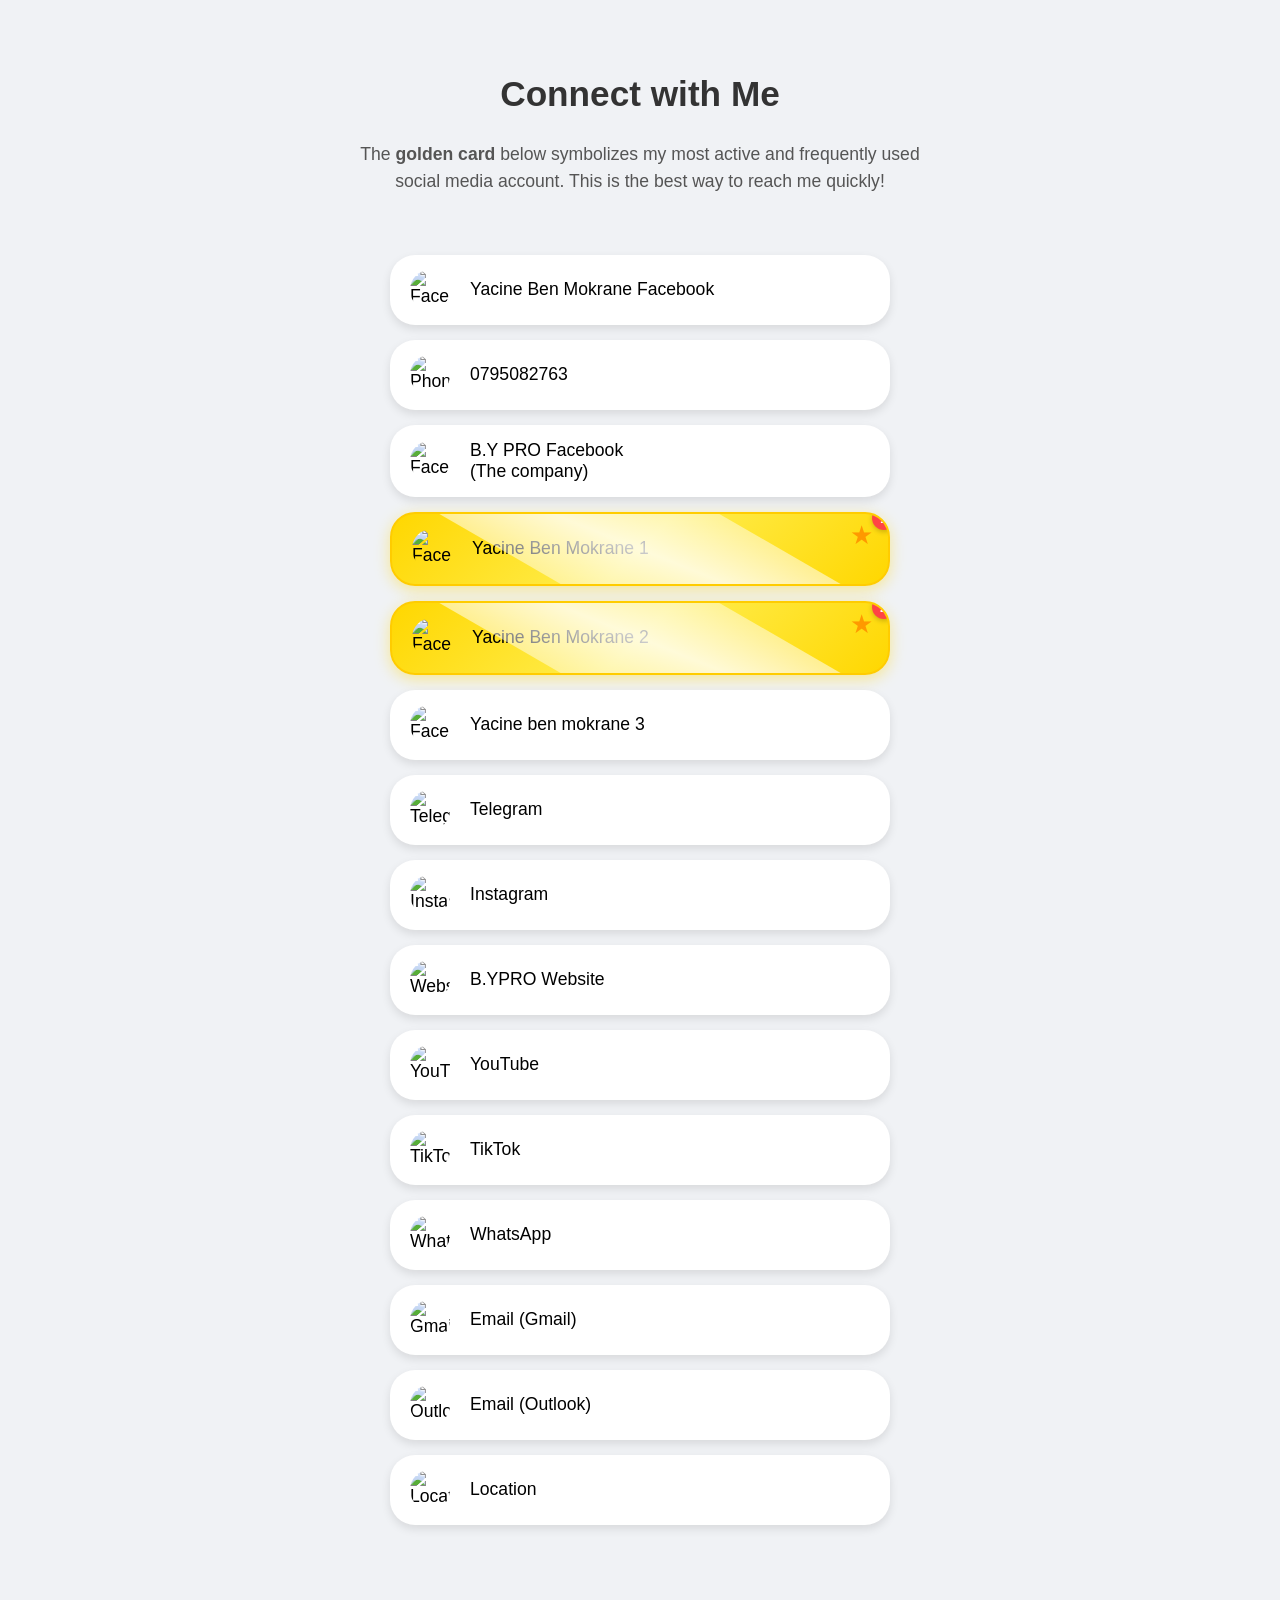
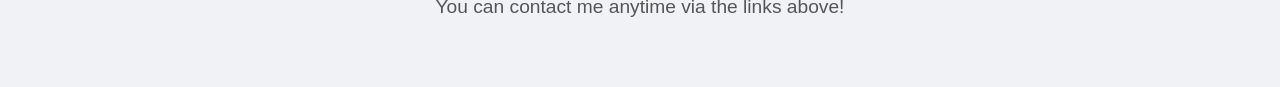
==== communication.html @ 8cc8f308 "Update communication.html" ====
<!DOCTYPE html>
<html lang="en">
<head>
    <meta charset="UTF-8">
    <meta name="viewport" content="width=device-width, initial-scale=1.0">
    <title>Contact & Social Links</title>
    <style>
        body {
            font-family: Arial, sans-serif;
            background-color: #f0f2f5;
            display: flex;
            flex-direction: column;
            align-items: center;
            padding: 50px 20px;
            margin: 0;
        }

        h1 {
            font-size: 2.2em;
            margin-bottom: 10px;
            color: #333;
            text-align: center;
        }

        .explanation-text {
            text-align: center;
            margin-bottom: 30px;
            color: #555;
            max-width: 600px;
            line-height: 1.5;
            font-size: 1.1em;
        }

        .link-list {
            list-style: none;
            padding: 0;
            width: 100%;
            max-width: 500px;
        }

        .link-item {
            display: flex;
            align-items: center;
            margin: 15px 0;
            padding: 15px 20px;
            background: #fff;
            border-radius: 25px;
            box-shadow: 0 4px 10px rgba(0,0,0,0.1);
            cursor: pointer;
            transition: 0.3s;
            font-size: 1.1em;
            position: relative;
        }

        .link-item:hover {
            background: #e6e6e6;
            transform: translateY(-2px);
            box-shadow: 0 6px 15px rgba(0,0,0,0.15);
        }

        .link-item img {
            width: 40px;
            height: 40px;
            border-radius: 50%;
            margin-right: 20px;
            object-fit: cover;
        }

        .contact-text {
            margin-top: 40px;
            font-size: 1.2em;
            text-align: center;
            color: #555;
        }

        /* Golden card styles */
        .golden-card {
            background: linear-gradient(135deg, #ffd700, #ffed4e, #ffd700);
            border: 2px solid #ffcc00;
            box-shadow: 0 4px 15px rgba(255, 215, 0, 0.4);
            position: relative;
            overflow: hidden;
        }

        .golden-card:hover {
            box-shadow: 0 6px 20px rgba(255, 215, 0, 0.6);
        }

        .golden-card::before {
            content: "★";
            position: absolute;
            top: 5px;
            right: 15px;
            font-size: 1.5em;
            color: #ff9900;
        }

        .golden-card::after {
            content: "";
            position: absolute;
            top: -50%;
            left: -50%;
            width: 200%;
            height: 200%;
            background: linear-gradient(
                to bottom right,
                rgba(255,255,255,0) 0%,
                rgba(255,255,255,0.8) 50%,
                rgba(255,255,255,0) 100%
            );
            transform: rotate(30deg);
            animation: shine 3s infinite;
        }

        @keyframes shine {
            0% {
                transform: translateX(-100%) translateY(-100%) rotate(30deg);
            }
            100% {
                transform: translateX(100%) translateY(100%) rotate(30deg);
            }
        }

        /* Badge for the golden card */
        .badge {
            position: absolute;
            top: -8px;
            right: -8px;
            background: #ff4444;
            color: white;
            border-radius: 50%;
            width: 24px;
            height: 24px;
            display: flex;
            align-items: center;
            justify-content: center;
            font-size: 0.8em;
            font-weight: bold;
            box-shadow: 0 2px 5px rgba(0,0,0,0.2);
        }
    </style>
</head>
<body>

<h1>Connect with Me</h1>
<p class="explanation-text">
    The <strong>golden card</strong> below symbolizes my most active and frequently used social media account. 
    This is the best way to reach me quickly!
</p>

<ul class="link-list">
    <!-- الحساب الرئيسي -->
    <li class="link-item" onclick="window.open('https://www.facebook.com/yacineben2007','_blank')">
        <img src="https://cdn-icons-png.flaticon.com/512/124/124010.png" alt="Facebook"> Yacine Ben Mokrane Facebook
    </li>
    <!-- رقم الهاتف -->
    <li class="link-item" onclick="window.location.href='tel:+213795082763'">
        <img src="https://cdn-icons-png.flaticon.com/512/724/724664.png" alt="Phone"> 0795082763
    </li>
    <!-- باقي الحسابات -->
    <li class="link-item" onclick="window.open('https://www.facebook.com/bypro2007','_blank')">
        <img src="https://cdn-icons-png.flaticon.com/512/124/124010.png" alt="Facebook"> B.Y PRO Facebook <br> (The company)
    </li>
    
    <!-- Golden Card - Most Active Account -->
    <li class="link-item golden-card" onclick="window.open('https://www.facebook.com/profile.php?id=61580260328404','_blank')">
        <span class="badge">1</span>
        <img src="https://cdn-icons-png.flaticon.com/512/124/124010.png" alt="Facebook"> Yacine Ben Mokrane 1
    </li>


<!-- Golden Card - Most Active Account -->
    <li class="link-item golden-card" onclick="window.open('https://www.facebook.com/yacinebn2007','_blank')">
        <span class="badge">2</span>
        <img src="https://cdn-icons-png.flaticon.com/512/124/124010.png" alt="Facebook"> Yacine Ben Mokrane 2
    </li>

    <li class="link-item" onclick="window.open('https://www.facebook.com/profile.php?id=61579708632130','_blank')">
        <img src="https://cdn-icons-png.flaticon.com/512/124/124010.png" alt="Facebook"> Yacine ben mokrane 3
    </li>
    <li class="link-item" onclick="window.open('https://t.me/ycnbnmkrn','_blank')">
        <img src="https://cdn-icons-png.flaticon.com/512/2111/2111646.png" alt="Telegram"> Telegram
    </li>
    <li class="link-item" onclick="window.open('https://www.instagram.com/yacine20072025','_blank')">
        <img src="https://cdn-icons-png.flaticon.com/512/2111/2111463.png" alt="Instagram"> Instagram
    </li>
    <li class="link-item" onclick="window.open('https://bypro.kesug.com/','_blank')">
        <img src="https://cdn-icons-png.flaticon.com/512/841/841364.png" alt="Website"> B.YPRO Website
    </li>
    <li class="link-item" onclick="window.open('https://www.youtube.com/@technoYT2024','_blank')">
        <img src="https://cdn-icons-png.flaticon.com/512/1384/1384060.png" alt="YouTube"> YouTube
    </li>
    <li class="link-item" onclick="window.open('https://vm.tiktok.com/ZSHnDytJ9xhRM-vio3o/','_blank')">
        <img src="https://cdn-icons-png.flaticon.com/512/3046/3046120.png" alt="TikTok"> TikTok
    </li>
    <li class="link-item" onclick="window.open('https://wa.me/213795082763','_blank')">
        <img src="https://cdn-icons-png.flaticon.com/512/733/733585.png" alt="WhatsApp"> WhatsApp
    </li>
    <!-- البريد الإلكتروني -->
    <li class="link-item" onclick="window.location.href='mailto:yassinebenmokran@gmail.com'">
        <img src="https://cdn-icons-png.flaticon.com/512/732/732200.png" alt="Gmail"> Email (Gmail)
    </li>
    <li class="link-item" onclick="window.location.href='mailto:bypro2023@outlook.com'">
        <img src="https://encrypted-tbn0.gstatic.com/images?q=tbn:ANd9GcSvAQ0cLmkBvpcY5izwlF56hth8fsaymbgz07MNtcRoeA&s" alt="Outlook"> Email (Outlook)
    </li>
    <!-- الموقع الجغرافي -->
    <li class="link-item" onclick="window.open('https://www.google.com/maps?q=35.3018861,-1.3516349','_blank')">
        <img src="https://cdn-icons-png.flaticon.com/512/684/684908.png" alt="Location"> Location
    </li>
</ul>

<p class="contact-text">
    You can contact me anytime via the links above!
</p>

</body>
</html>
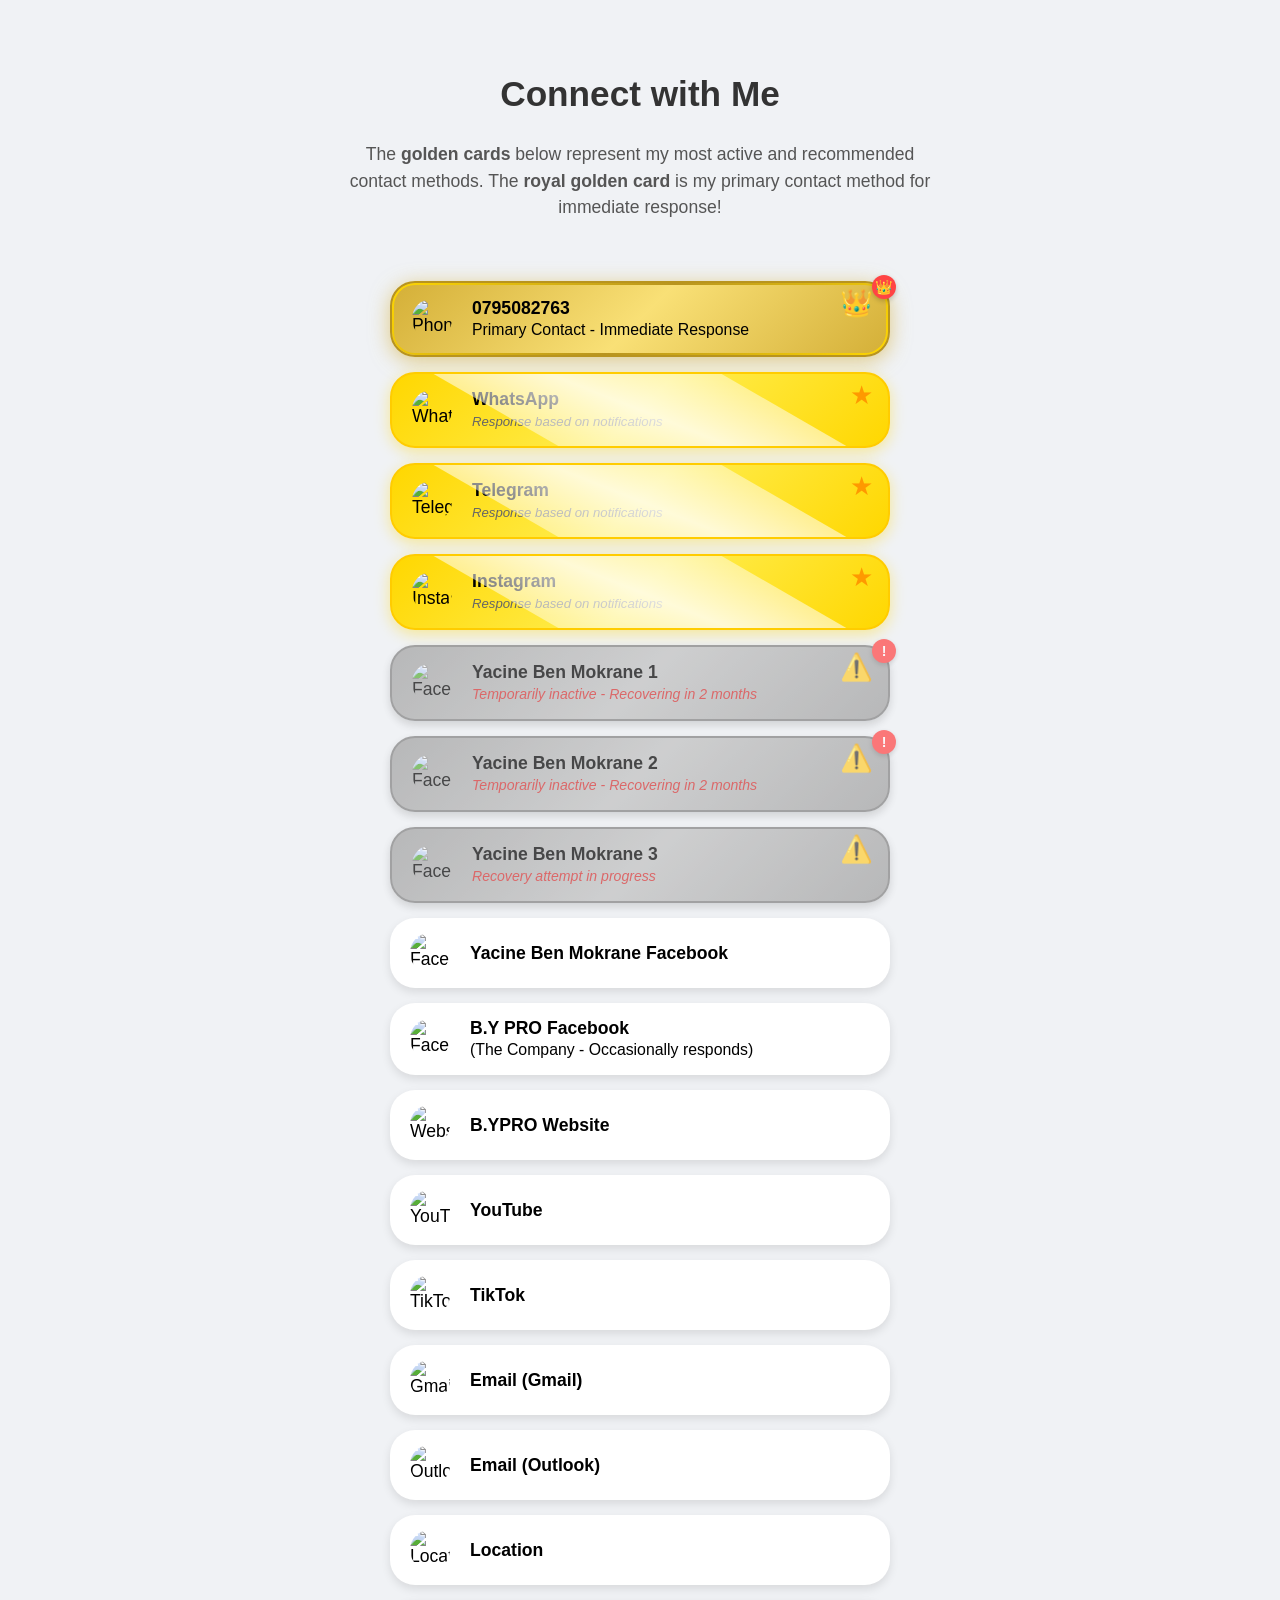
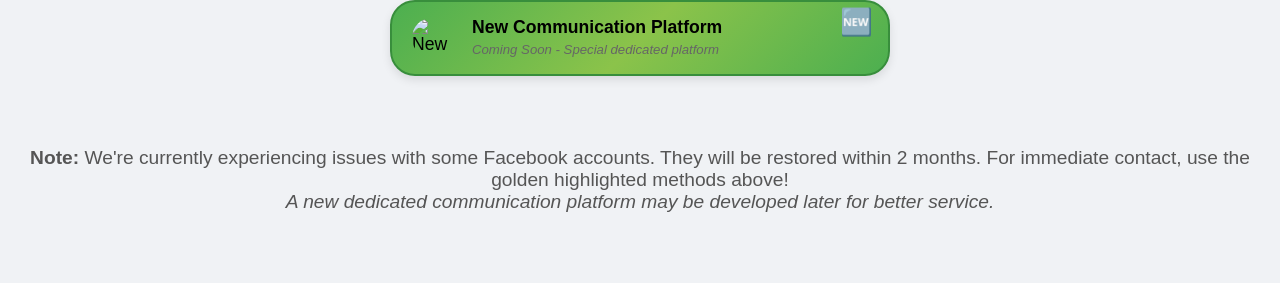
==== commit bce941b1: "Update communication.html" ====
--- a/communication.html
+++ b/communication.html
@@ -84,6 +84,7 @@
 
         .golden-card:hover {
             box-shadow: 0 6px 20px rgba(255, 215, 0, 0.6);
+            transform: translateY(-3px);
         }
 
         .golden-card::before {
@@ -121,7 +122,66 @@
             }
         }
 
-        /* Badge for the golden card */
+        /* Royal Golden Style (for phone) */
+        .royal-golden {
+            background: linear-gradient(135deg, #d4af37, #f9e076, #d4af37);
+            border: 2px solid #b8941f;
+            box-shadow: 0 4px 20px rgba(212, 175, 55, 0.6);
+            position: relative;
+        }
+
+        .royal-golden:hover {
+            box-shadow: 0 6px 25px rgba(212, 175, 55, 0.8);
+            transform: translateY(-4px) scale(1.02);
+        }
+
+        .royal-golden::before {
+            content: "👑";
+            position: absolute;
+            top: 5px;
+            right: 15px;
+            font-size: 1.5em;
+        }
+
+        .royal-golden::after {
+            content: "";
+            position: absolute;
+            top: 0;
+            left: 0;
+            right: 0;
+            bottom: 0;
+            border-radius: 23px;
+            padding: 2px;
+            background: linear-gradient(135deg, #ffd700, #b8941f, #ffd700);
+            -webkit-mask: linear-gradient(#fff 0 0) content-box, linear-gradient(#fff 0 0);
+            -webkit-mask-composite: xor;
+            mask-composite: exclude;
+        }
+
+        /* Gray card for inactive accounts */
+        .gray-card {
+            background: linear-gradient(135deg, #a0a0a0, #c0c0c0, #a0a0a0);
+            border: 2px solid #808080;
+            box-shadow: 0 4px 10px rgba(0,0,0,0.2);
+            cursor: not-allowed;
+            opacity: 0.7;
+        }
+
+        .gray-card:hover {
+            transform: none;
+            box-shadow: 0 4px 10px rgba(0,0,0,0.2);
+            background: linear-gradient(135deg, #a0a0a0, #c0c0c0, #a0a0a0);
+        }
+
+        .gray-card::before {
+            content: "⚠️";
+            position: absolute;
+            top: 5px;
+            right: 15px;
+            font-size: 1.5em;
+        }
+
+        /* Badge styles */
         .badge {
             position: absolute;
             top: -8px;
@@ -137,6 +197,35 @@
             font-size: 0.8em;
             font-weight: bold;
             box-shadow: 0 2px 5px rgba(0,0,0,0.2);
+            z-index: 2;
+        }
+
+        .status-note {
+            font-size: 0.8em;
+            color: #d32f2f;
+            margin-top: 5px;
+            font-style: italic;
+        }
+
+        .response-note {
+            font-size: 0.75em;
+            color: #666;
+            margin-top: 3px;
+            font-style: italic;
+        }
+
+        .coming-soon {
+            background: linear-gradient(135deg, #4CAF50, #8BC34A, #4CAF50);
+            border: 2px solid #388E3C;
+            position: relative;
+        }
+
+        .coming-soon::before {
+            content: "🆕";
+            position: absolute;
+            top: 5px;
+            right: 15px;
+            font-size: 1.5em;
         }
     </style>
 </head>
@@ -144,73 +233,148 @@
 
 <h1>Connect with Me</h1>
 <p class="explanation-text">
-    The <strong>golden card</strong> below symbolizes my most active and frequently used social media account. 
-    This is the best way to reach me quickly!
+    The <strong>golden cards</strong> below represent my most active and recommended contact methods. 
+    The <strong>royal golden card</strong> is my primary contact method for immediate response!
 </p>
 
 <ul class="link-list">
-    <!-- الحساب الرئيسي -->
+    <!-- Royal Golden Card - Phone Number -->
+    <li class="link-item royal-golden" onclick="window.location.href='tel:+213795082763'">
+        <span class="badge">👑</span>
+        <img src="https://cdn-icons-png.flaticon.com/512/724/724664.png" alt="Phone"> 
+        <div>
+            <strong>0795082763</strong><br>
+            <span style="font-size: 0.9em;">Primary Contact - Immediate Response</span>
+        </div>
+    </li>
+
+    <!-- Golden Cards - Active Social Media -->
+    <li class="link-item golden-card" onclick="window.open('https://wa.me/213795082763','_blank')">
+        <img src="https://cdn-icons-png.flaticon.com/512/733/733585.png" alt="WhatsApp"> 
+        <div>
+            <strong>WhatsApp</strong><br>
+            <span class="response-note">Response based on notifications</span>
+        </div>
+    </li>
+
+    <li class="link-item golden-card" onclick="window.open('https://t.me/ycnbnmkrn','_blank')">
+        <img src="https://cdn-icons-png.flaticon.com/512/2111/2111646.png" alt="Telegram"> 
+        <div>
+            <strong>Telegram</strong><br>
+            <span class="response-note">Response based on notifications</span>
+        </div>
+    </li>
+
+    <li class="link-item golden-card" onclick="window.open('https://www.instagram.com/yacine20072025','_blank')">
+        <img src="https://cdn-icons-png.flaticon.com/512/2111/2111463.png" alt="Instagram"> 
+        <div>
+            <strong>Instagram</strong><br>
+            <span class="response-note">Response based on notifications</span>
+        </div>
+    </li>
+
+    <!-- Gray Cards - Inactive Facebook Accounts -->
+    <li class="link-item gray-card">
+        <span class="badge">!</span>
+        <img src="https://cdn-icons-png.flaticon.com/512/124/124010.png" alt="Facebook"> 
+        <div>
+            <strong>Yacine Ben Mokrane 1</strong><br>
+            <span class="status-note">Temporarily inactive - Recovering in 2 months</span>
+        </div>
+    </li>
+
+    <li class="link-item gray-card">
+        <span class="badge">!</span>
+        <img src="https://cdn-icons-png.flaticon.com/512/124/124010.png" alt="Facebook"> 
+        <div>
+            <strong>Yacine Ben Mokrane 2</strong><br>
+            <span class="status-note">Temporarily inactive - Recovering in 2 months</span>
+        </div>
+    </li>
+
+    <li class="link-item gray-card">
+        <img src="https://cdn-icons-png.flaticon.com/512/124/124010.png" alt="Facebook"> 
+        <div>
+            <strong>Yacine Ben Mokrane 3</strong><br>
+            <span class="status-note">Recovery attempt in progress</span>
+        </div>
+    </li>
+
+    <!-- Regular Facebook Accounts -->
     <li class="link-item" onclick="window.open('https://www.facebook.com/yacineben2007','_blank')">
-        <img src="https://cdn-icons-png.flaticon.com/512/124/124010.png" alt="Facebook"> Yacine Ben Mokrane Facebook
-    </li>
-    <!-- رقم الهاتف -->
-    <li class="link-item" onclick="window.location.href='tel:+213795082763'">
-        <img src="https://cdn-icons-png.flaticon.com/512/724/724664.png" alt="Phone"> 0795082763
-    </li>
-    <!-- باقي الحسابات -->
+        <img src="https://cdn-icons-png.flaticon.com/512/124/124010.png" alt="Facebook"> 
+        <div>
+            <strong>Yacine Ben Mokrane Facebook</strong>
+        </div>
+    </li>
+
     <li class="link-item" onclick="window.open('https://www.facebook.com/bypro2007','_blank')">
-        <img src="https://cdn-icons-png.flaticon.com/512/124/124010.png" alt="Facebook"> B.Y PRO Facebook <br> (The company)
-    </li>
-    
-    <!-- Golden Card - Most Active Account -->
-    <li class="link-item golden-card" onclick="window.open('https://www.facebook.com/profile.php?id=61580260328404','_blank')">
-        <span class="badge">1</span>
-        <img src="https://cdn-icons-png.flaticon.com/512/124/124010.png" alt="Facebook"> Yacine Ben Mokrane 1
-    </li>
-
-
-<!-- Golden Card - Most Active Account -->
-    <li class="link-item golden-card" onclick="window.open('https://www.facebook.com/yacinebn2007','_blank')">
-        <span class="badge">2</span>
-        <img src="https://cdn-icons-png.flaticon.com/512/124/124010.png" alt="Facebook"> Yacine Ben Mokrane 2
-    </li>
-
-    <li class="link-item" onclick="window.open('https://www.facebook.com/profile.php?id=61579708632130','_blank')">
-        <img src="https://cdn-icons-png.flaticon.com/512/124/124010.png" alt="Facebook"> Yacine ben mokrane 3
-    </li>
-    <li class="link-item" onclick="window.open('https://t.me/ycnbnmkrn','_blank')">
-        <img src="https://cdn-icons-png.flaticon.com/512/2111/2111646.png" alt="Telegram"> Telegram
-    </li>
-    <li class="link-item" onclick="window.open('https://www.instagram.com/yacine20072025','_blank')">
-        <img src="https://cdn-icons-png.flaticon.com/512/2111/2111463.png" alt="Instagram"> Instagram
-    </li>
+        <img src="https://cdn-icons-png.flaticon.com/512/124/124010.png" alt="Facebook"> 
+        <div>
+            <strong>B.Y PRO Facebook</strong><br>
+            <span style="font-size: 0.9em;">(The Company - Occasionally responds)</span>
+        </div>
+    </li>
+
+    <!-- Other Contact Methods -->
     <li class="link-item" onclick="window.open('https://bypro.kesug.com/','_blank')">
-        <img src="https://cdn-icons-png.flaticon.com/512/841/841364.png" alt="Website"> B.YPRO Website
-    </li>
+        <img src="https://cdn-icons-png.flaticon.com/512/841/841364.png" alt="Website"> 
+        <div>
+            <strong>B.YPRO Website</strong>
+        </div>
+    </li>
+
     <li class="link-item" onclick="window.open('https://www.youtube.com/@technoYT2024','_blank')">
-        <img src="https://cdn-icons-png.flaticon.com/512/1384/1384060.png" alt="YouTube"> YouTube
-    </li>
+        <img src="https://cdn-icons-png.flaticon.com/512/1384/1384060.png" alt="YouTube"> 
+        <div>
+            <strong>YouTube</strong>
+        </div>
+    </li>
+
     <li class="link-item" onclick="window.open('https://vm.tiktok.com/ZSHnDytJ9xhRM-vio3o/','_blank')">
-        <img src="https://cdn-icons-png.flaticon.com/512/3046/3046120.png" alt="TikTok"> TikTok
-    </li>
-    <li class="link-item" onclick="window.open('https://wa.me/213795082763','_blank')">
-        <img src="https://cdn-icons-png.flaticon.com/512/733/733585.png" alt="WhatsApp"> WhatsApp
-    </li>
-    <!-- البريد الإلكتروني -->
+        <img src="https://cdn-icons-png.flaticon.com/512/3046/3046120.png" alt="TikTok"> 
+        <div>
+            <strong>TikTok</strong>
+        </div>
+    </li>
+
+    <!-- Email Contacts -->
     <li class="link-item" onclick="window.location.href='mailto:yassinebenmokran@gmail.com'">
-        <img src="https://cdn-icons-png.flaticon.com/512/732/732200.png" alt="Gmail"> Email (Gmail)
-    </li>
+        <img src="https://cdn-icons-png.flaticon.com/512/732/732200.png" alt="Gmail"> 
+        <div>
+            <strong>Email (Gmail)</strong>
+        </div>
+    </li>
+
     <li class="link-item" onclick="window.location.href='mailto:bypro2023@outlook.com'">
-        <img src="https://encrypted-tbn0.gstatic.com/images?q=tbn:ANd9GcSvAQ0cLmkBvpcY5izwlF56hth8fsaymbgz07MNtcRoeA&s" alt="Outlook"> Email (Outlook)
-    </li>
-    <!-- الموقع الجغرافي -->
+        <img src="https://encrypted-tbn0.gstatic.com/images?q=tbn:ANd9GcSvAQ0cLmkBvpcY5izwlF56hth8fsaymbgz07MNtcRoeA&s" alt="Outlook"> 
+        <div>
+            <strong>Email (Outlook)</strong>
+        </div>
+    </li>
+
+    <!-- Location -->
     <li class="link-item" onclick="window.open('https://www.google.com/maps?q=35.3018861,-1.3516349','_blank')">
-        <img src="https://cdn-icons-png.flaticon.com/512/684/684908.png" alt="Location"> Location
+        <img src="https://cdn-icons-png.flaticon.com/512/684/684908.png" alt="Location"> 
+        <div>
+            <strong>Location</strong>
+        </div>
+    </li>
+
+    <!-- Coming Soon - New Communication Platform -->
+    <li class="link-item coming-soon">
+        <img src="https://cdn-icons-png.flaticon.com/512/1006/1006771.png" alt="New Platform"> 
+        <div>
+            <strong>New Communication Platform</strong><br>
+            <span class="response-note">Coming Soon - Special dedicated platform</span>
+        </div>
     </li>
 </ul>
 
 <p class="contact-text">
-    You can contact me anytime via the links above!
+    <strong>Note:</strong> We're currently experiencing issues with some Facebook accounts. 
+    They will be restored within 2 months. For immediate contact, use the golden highlighted methods above!<br>
+    <em>A new dedicated communication platform may be developed later for better service.</em>
 </p>
 
 </body>
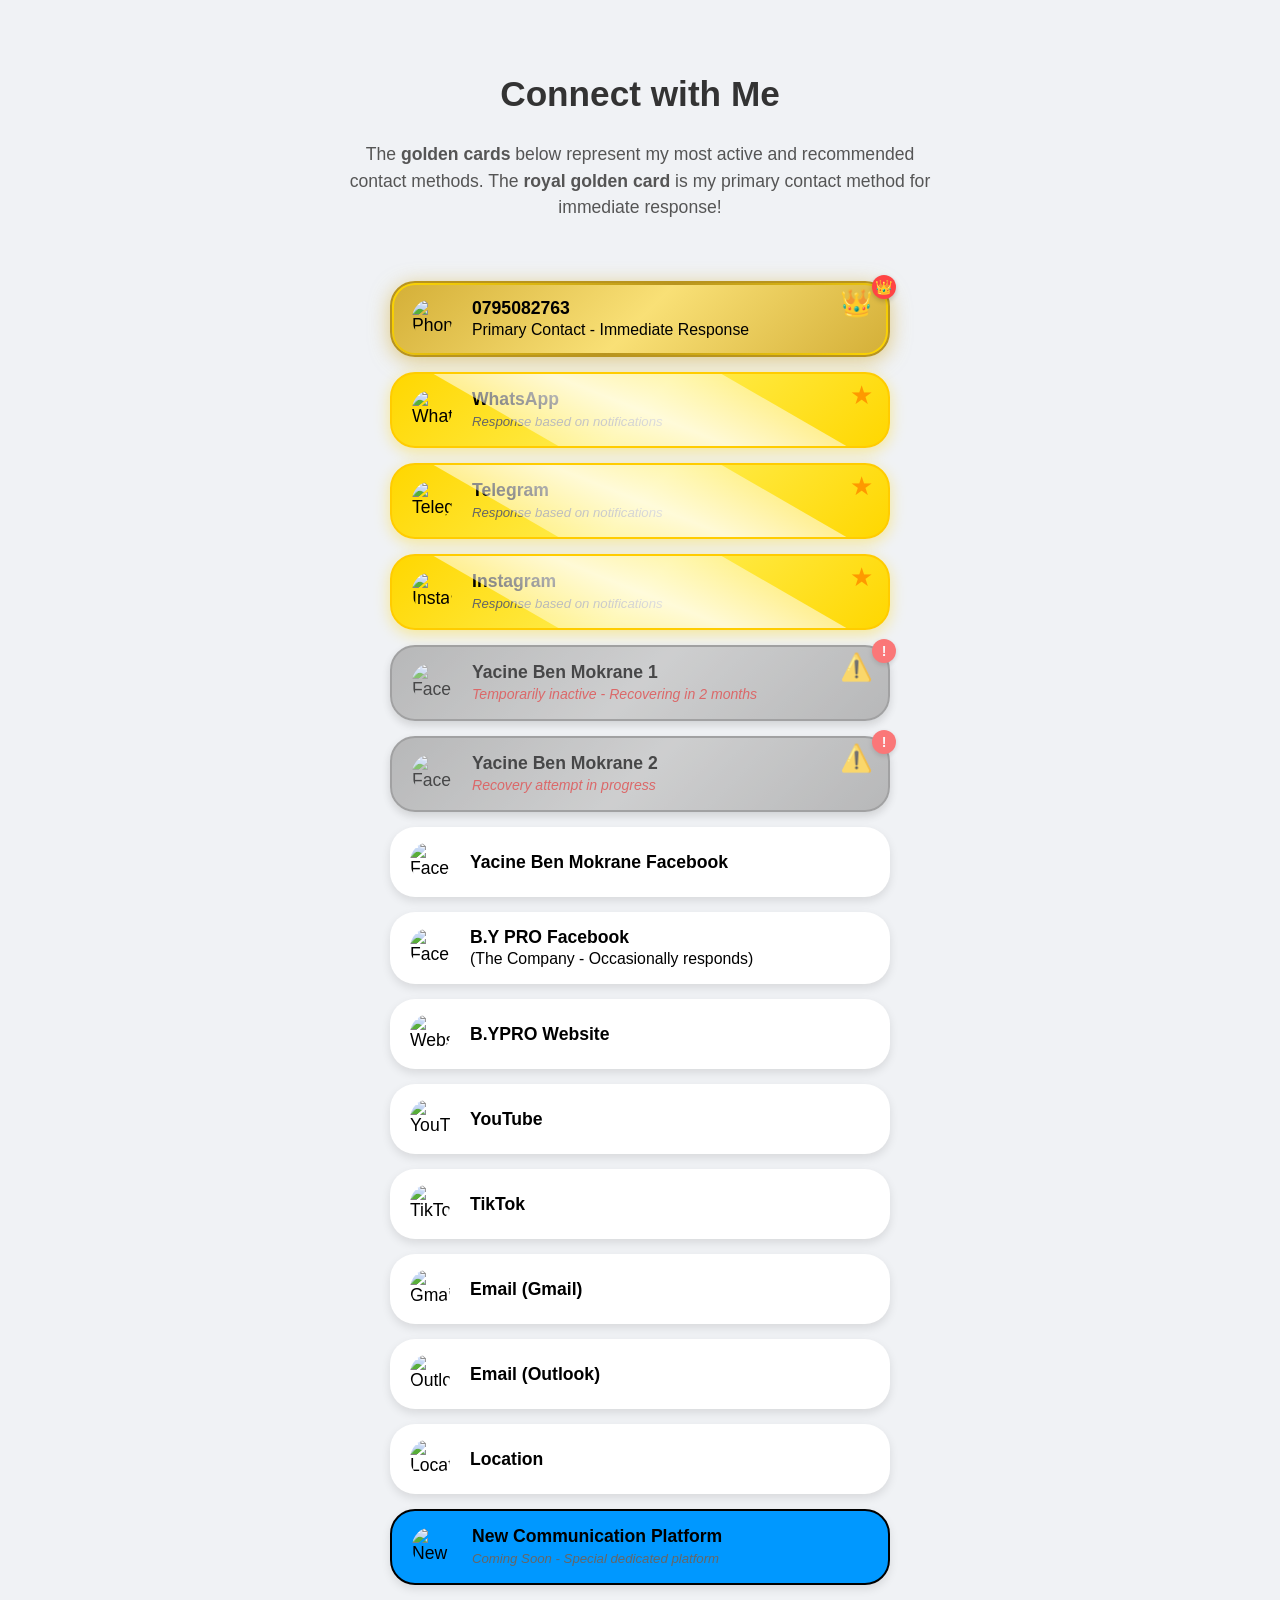
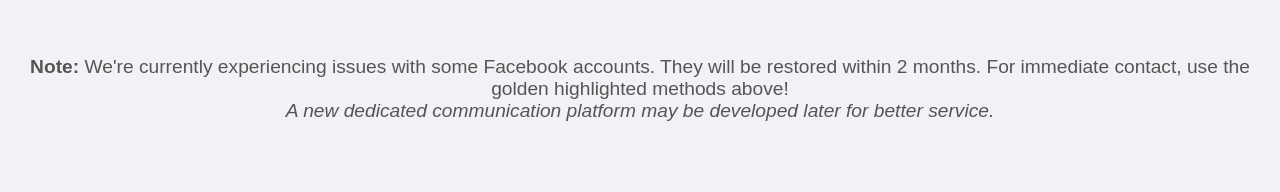
==== commit 37e3ce3a: "Update communication.html" ====
--- a/communication.html
+++ b/communication.html
@@ -215,13 +215,13 @@
         }
 
         .coming-soon {
-            background: linear-gradient(135deg, #4CAF50, #8BC34A, #4CAF50);
-            border: 2px solid #388E3C;
+            background-color: #0098FF;
+            border: 2px solid #000000;
             position: relative;
         }
 
         .coming-soon::before {
-            content: "🆕";
+            content: "";
             position: absolute;
             top: 5px;
             right: 15px;
@@ -288,17 +288,10 @@
         <img src="https://cdn-icons-png.flaticon.com/512/124/124010.png" alt="Facebook"> 
         <div>
             <strong>Yacine Ben Mokrane 2</strong><br>
-            <span class="status-note">Temporarily inactive - Recovering in 2 months</span>
-        </div>
-    </li>
-
-    <li class="link-item gray-card">
-        <img src="https://cdn-icons-png.flaticon.com/512/124/124010.png" alt="Facebook"> 
-        <div>
-            <strong>Yacine Ben Mokrane 3</strong><br>
             <span class="status-note">Recovery attempt in progress</span>
         </div>
     </li>
+
 
     <!-- Regular Facebook Accounts -->
     <li class="link-item" onclick="window.open('https://www.facebook.com/yacineben2007','_blank')">
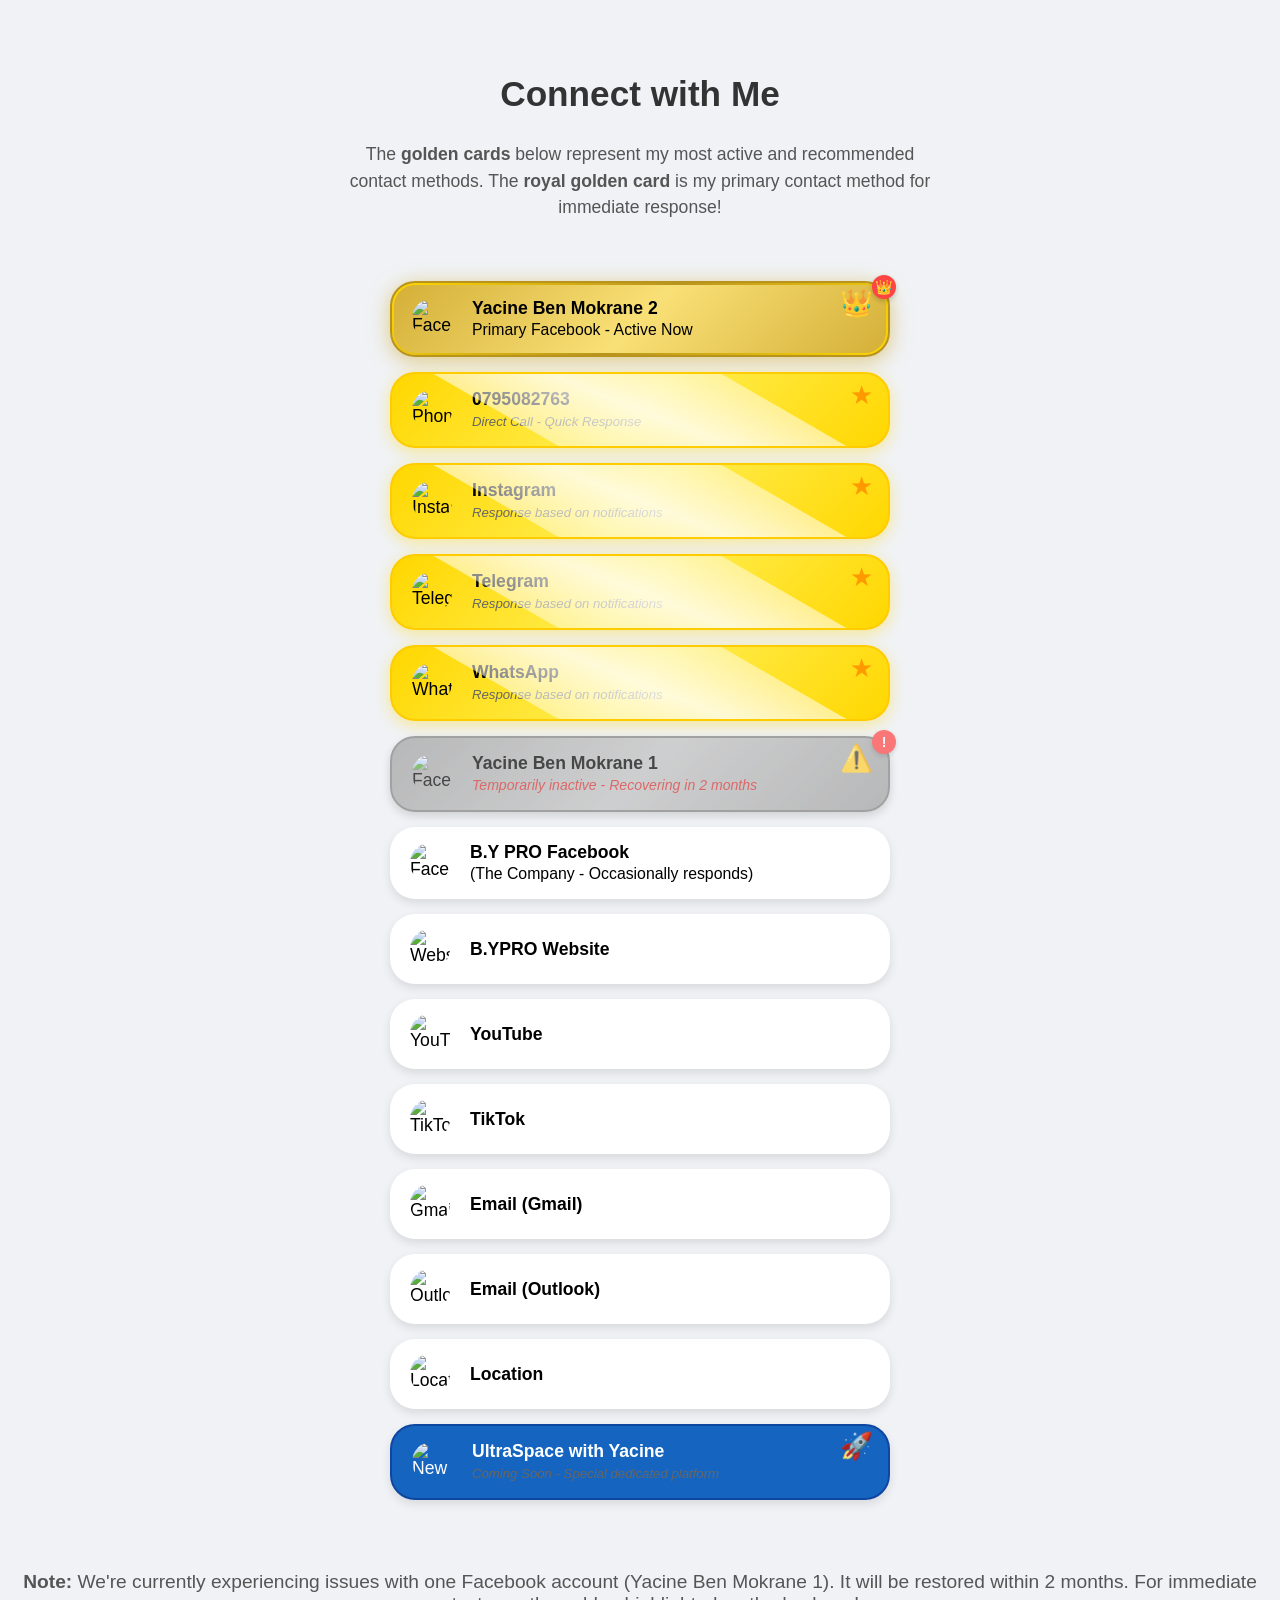
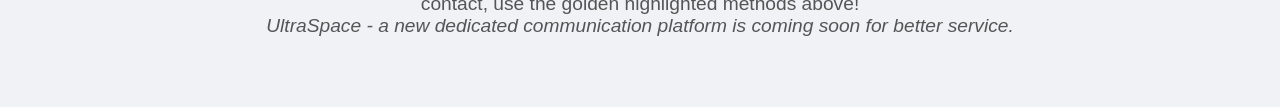
==== commit a1ef5b9a: "Update communication.html" ====
--- a/communication.html
+++ b/communication.html
@@ -215,13 +215,20 @@
         }
 
         .coming-soon {
-            background-color: #0098FF;
-            border: 2px solid #000000;
+            background-color: #1565C0;
+            border: 2px solid #0D47A1;
+            color: white;
             position: relative;
         }
 
+        .coming-soon:hover {
+            background-color: #0D47A1;
+            transform: translateY(-2px);
+            box-shadow: 0 6px 15px rgba(13, 71, 161, 0.4);
+        }
+
         .coming-soon::before {
-            content: "";
+            content: "🚀";
             position: absolute;
             top: 5px;
             right: 15px;
@@ -238,17 +245,42 @@
 </p>
 
 <ul class="link-list">
-    <!-- Royal Golden Card - Phone Number -->
-    <li class="link-item royal-golden" onclick="window.location.href='tel:+213795082763'">
+    <!-- Royal Golden Card - Yacine ben mokrane 2 Facebook -->
+    <li class="link-item royal-golden" onclick="window.open('https://www.facebook.com/yacineben2007','_blank')">
         <span class="badge">👑</span>
+        <img src="https://cdn-icons-png.flaticon.com/512/124/124010.png" alt="Facebook"> 
+        <div>
+            <strong>Yacine Ben Mokrane 2</strong><br>
+            <span style="font-size: 0.9em;">Primary Facebook - Active Now</span>
+        </div>
+    </li>
+
+    <!-- Golden Card - Phone Number -->
+    <li class="link-item golden-card" onclick="window.location.href='tel:+213795082763'">
         <img src="https://cdn-icons-png.flaticon.com/512/724/724664.png" alt="Phone"> 
         <div>
             <strong>0795082763</strong><br>
-            <span style="font-size: 0.9em;">Primary Contact - Immediate Response</span>
+            <span class="response-note">Direct Call - Quick Response</span>
         </div>
     </li>
 
     <!-- Golden Cards - Active Social Media -->
+    <li class="link-item golden-card" onclick="window.open('https://www.instagram.com/yacine20072025','_blank')">
+        <img src="https://cdn-icons-png.flaticon.com/512/2111/2111463.png" alt="Instagram"> 
+        <div>
+            <strong>Instagram</strong><br>
+            <span class="response-note">Response based on notifications</span>
+        </div>
+    </li>
+
+    <li class="link-item golden-card" onclick="window.open('https://t.me/ycnbnmkrn','_blank')">
+        <img src="https://cdn-icons-png.flaticon.com/512/2111/2111646.png" alt="Telegram"> 
+        <div>
+            <strong>Telegram</strong><br>
+            <span class="response-note">Response based on notifications</span>
+        </div>
+    </li>
+
     <li class="link-item golden-card" onclick="window.open('https://wa.me/213795082763','_blank')">
         <img src="https://cdn-icons-png.flaticon.com/512/733/733585.png" alt="WhatsApp"> 
         <div>
@@ -257,23 +289,7 @@
         </div>
     </li>
 
-    <li class="link-item golden-card" onclick="window.open('https://t.me/ycnbnmkrn','_blank')">
-        <img src="https://cdn-icons-png.flaticon.com/512/2111/2111646.png" alt="Telegram"> 
-        <div>
-            <strong>Telegram</strong><br>
-            <span class="response-note">Response based on notifications</span>
-        </div>
-    </li>
-
-    <li class="link-item golden-card" onclick="window.open('https://www.instagram.com/yacine20072025','_blank')">
-        <img src="https://cdn-icons-png.flaticon.com/512/2111/2111463.png" alt="Instagram"> 
-        <div>
-            <strong>Instagram</strong><br>
-            <span class="response-note">Response based on notifications</span>
-        </div>
-    </li>
-
-    <!-- Gray Cards - Inactive Facebook Accounts -->
+    <!-- Gray Cards - Inactive Facebook Account -->
     <li class="link-item gray-card">
         <span class="badge">!</span>
         <img src="https://cdn-icons-png.flaticon.com/512/124/124010.png" alt="Facebook"> 
@@ -283,24 +299,7 @@
         </div>
     </li>
 
-    <li class="link-item gray-card">
-        <span class="badge">!</span>
-        <img src="https://cdn-icons-png.flaticon.com/512/124/124010.png" alt="Facebook"> 
-        <div>
-            <strong>Yacine Ben Mokrane 2</strong><br>
-            <span class="status-note">Recovery attempt in progress</span>
-        </div>
-    </li>
-
-
     <!-- Regular Facebook Accounts -->
-    <li class="link-item" onclick="window.open('https://www.facebook.com/yacineben2007','_blank')">
-        <img src="https://cdn-icons-png.flaticon.com/512/124/124010.png" alt="Facebook"> 
-        <div>
-            <strong>Yacine Ben Mokrane Facebook</strong>
-        </div>
-    </li>
-
     <li class="link-item" onclick="window.open('https://www.facebook.com/bypro2007','_blank')">
         <img src="https://cdn-icons-png.flaticon.com/512/124/124010.png" alt="Facebook"> 
         <div>
@@ -354,20 +353,20 @@
         </div>
     </li>
 
-    <!-- Coming Soon - New Communication Platform -->
+    <!-- Coming Soon - UltraSpace Platform -->
     <li class="link-item coming-soon">
         <img src="https://cdn-icons-png.flaticon.com/512/1006/1006771.png" alt="New Platform"> 
         <div>
-            <strong>New Communication Platform</strong><br>
+            <strong>UltraSpace with Yacine</strong><br>
             <span class="response-note">Coming Soon - Special dedicated platform</span>
         </div>
     </li>
 </ul>
 
 <p class="contact-text">
-    <strong>Note:</strong> We're currently experiencing issues with some Facebook accounts. 
-    They will be restored within 2 months. For immediate contact, use the golden highlighted methods above!<br>
-    <em>A new dedicated communication platform may be developed later for better service.</em>
+    <strong>Note:</strong> We're currently experiencing issues with one Facebook account (Yacine Ben Mokrane 1). 
+    It will be restored within 2 months. For immediate contact, use the golden highlighted methods above!<br>
+    <em>UltraSpace - a new dedicated communication platform is coming soon for better service.</em>
 </p>
 
 </body>
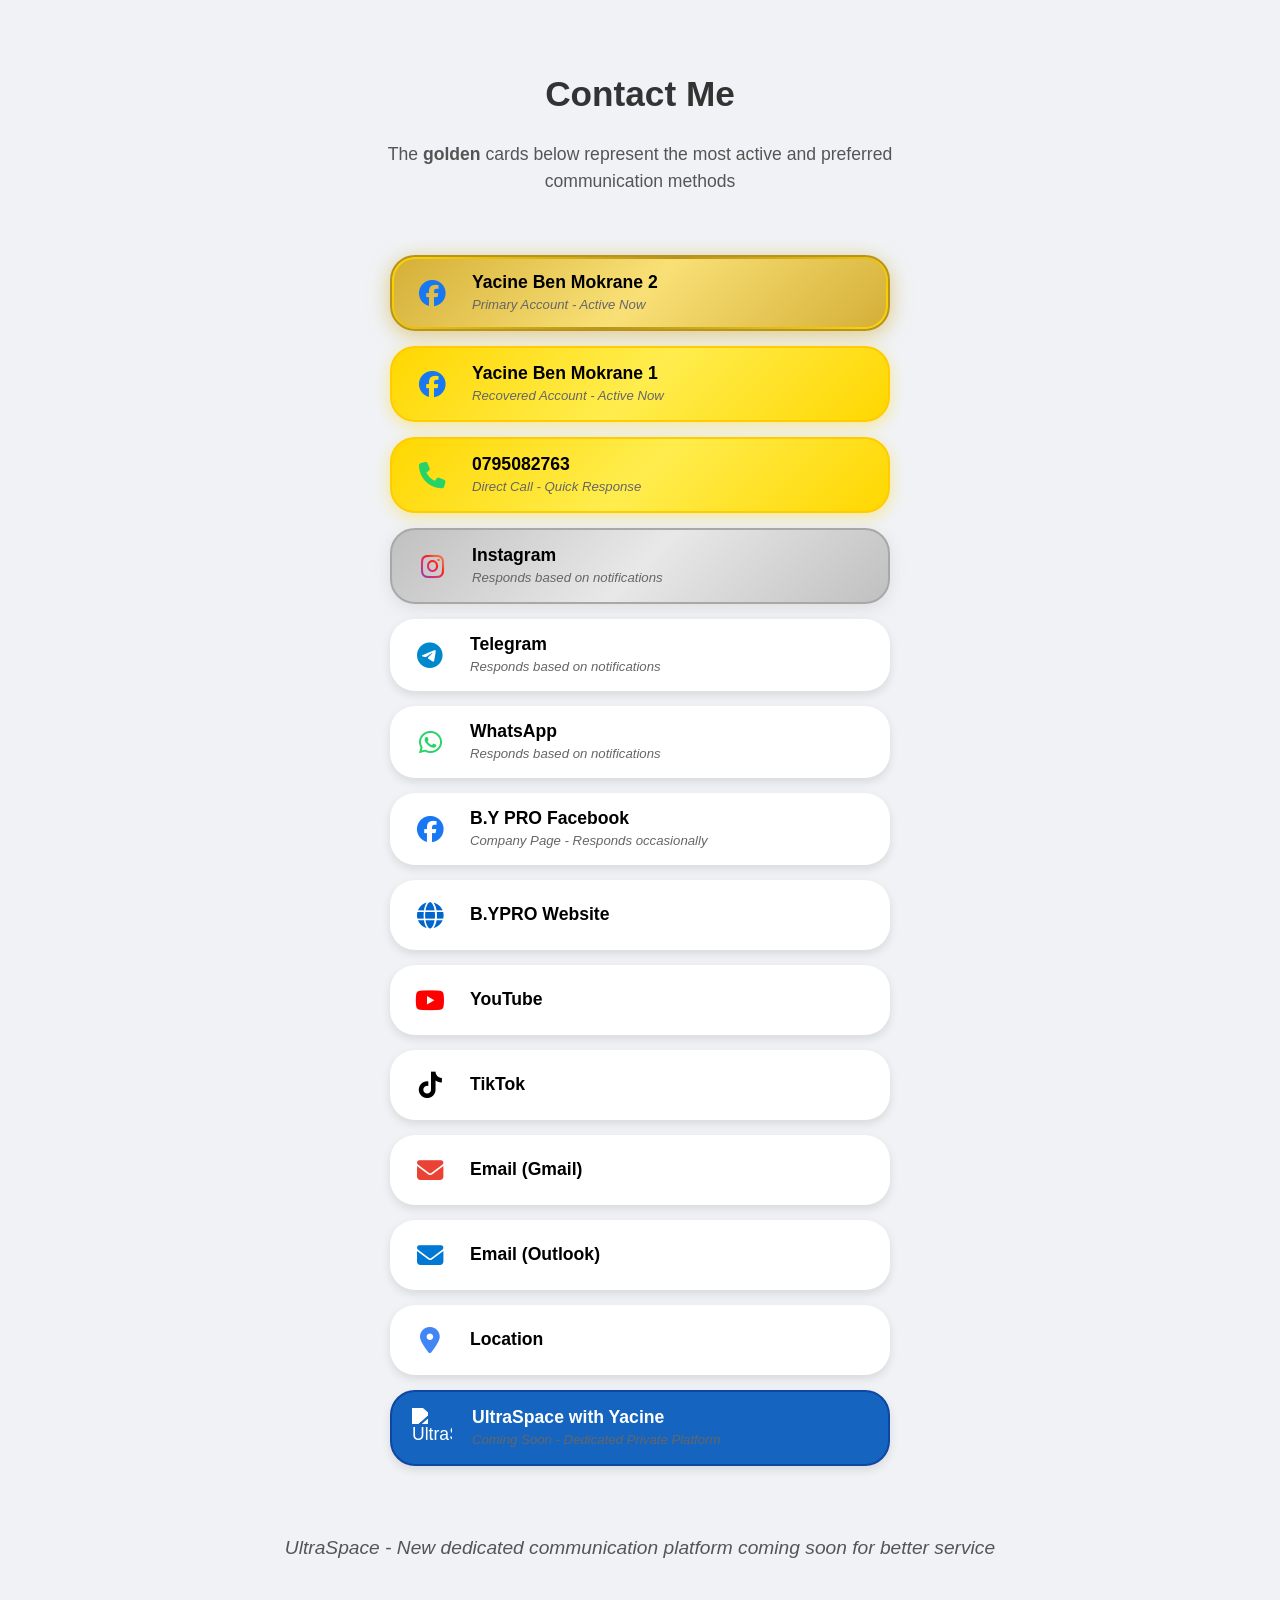
==== commit 22569fc9: "Update communication.html" ====
--- a/communication.html
+++ b/communication.html
@@ -3,7 +3,8 @@
 <head>
     <meta charset="UTF-8">
     <meta name="viewport" content="width=device-width, initial-scale=1.0">
-    <title>Contact & Social Links</title>
+    <title>Contact Me - Social Links</title>
+    <link rel="stylesheet" href="https://cdnjs.cloudflare.com/ajax/libs/font-awesome/6.4.0/css/all.min.css">
     <style>
         body {
             font-family: Arial, sans-serif;
@@ -58,12 +59,21 @@
             box-shadow: 0 6px 15px rgba(0,0,0,0.15);
         }
 
+        .link-item i {
+            width: 40px;
+            height: 40px;
+            display: flex;
+            align-items: center;
+            justify-content: center;
+            margin-right: 20px;
+            font-size: 1.5em;
+        }
+
         .link-item img {
             width: 40px;
             height: 40px;
-            border-radius: 50%;
             margin-right: 20px;
-            object-fit: cover;
+            object-fit: contain;
         }
 
         .contact-text {
@@ -73,56 +83,7 @@
             color: #555;
         }
 
-        /* Golden card styles */
-        .golden-card {
-            background: linear-gradient(135deg, #ffd700, #ffed4e, #ffd700);
-            border: 2px solid #ffcc00;
-            box-shadow: 0 4px 15px rgba(255, 215, 0, 0.4);
-            position: relative;
-            overflow: hidden;
-        }
-
-        .golden-card:hover {
-            box-shadow: 0 6px 20px rgba(255, 215, 0, 0.6);
-            transform: translateY(-3px);
-        }
-
-        .golden-card::before {
-            content: "★";
-            position: absolute;
-            top: 5px;
-            right: 15px;
-            font-size: 1.5em;
-            color: #ff9900;
-        }
-
-        .golden-card::after {
-            content: "";
-            position: absolute;
-            top: -50%;
-            left: -50%;
-            width: 200%;
-            height: 200%;
-            background: linear-gradient(
-                to bottom right,
-                rgba(255,255,255,0) 0%,
-                rgba(255,255,255,0.8) 50%,
-                rgba(255,255,255,0) 100%
-            );
-            transform: rotate(30deg);
-            animation: shine 3s infinite;
-        }
-
-        @keyframes shine {
-            0% {
-                transform: translateX(-100%) translateY(-100%) rotate(30deg);
-            }
-            100% {
-                transform: translateX(100%) translateY(100%) rotate(30deg);
-            }
-        }
-
-        /* Royal Golden Style (for phone) */
+        /* Royal Golden Style (Primary) */
         .royal-golden {
             background: linear-gradient(135deg, #d4af37, #f9e076, #d4af37);
             border: 2px solid #b8941f;
@@ -133,14 +94,6 @@
         .royal-golden:hover {
             box-shadow: 0 6px 25px rgba(212, 175, 55, 0.8);
             transform: translateY(-4px) scale(1.02);
-        }
-
-        .royal-golden::before {
-            content: "👑";
-            position: absolute;
-            top: 5px;
-            right: 15px;
-            font-size: 1.5em;
         }
 
         .royal-golden::after {
@@ -158,54 +111,50 @@
             mask-composite: exclude;
         }
 
-        /* Gray card for inactive accounts */
-        .gray-card {
-            background: linear-gradient(135deg, #a0a0a0, #c0c0c0, #a0a0a0);
-            border: 2px solid #808080;
-            box-shadow: 0 4px 10px rgba(0,0,0,0.2);
-            cursor: not-allowed;
-            opacity: 0.7;
-        }
-
-        .gray-card:hover {
-            transform: none;
-            box-shadow: 0 4px 10px rgba(0,0,0,0.2);
-            background: linear-gradient(135deg, #a0a0a0, #c0c0c0, #a0a0a0);
-        }
-
-        .gray-card::before {
-            content: "⚠️";
-            position: absolute;
-            top: 5px;
-            right: 15px;
-            font-size: 1.5em;
-        }
-
-        /* Badge styles */
-        .badge {
-            position: absolute;
-            top: -8px;
-            right: -8px;
-            background: #ff4444;
-            color: white;
-            border-radius: 50%;
-            width: 24px;
-            height: 24px;
-            display: flex;
-            align-items: center;
-            justify-content: center;
-            font-size: 0.8em;
-            font-weight: bold;
-            box-shadow: 0 2px 5px rgba(0,0,0,0.2);
-            z-index: 2;
-        }
-
-        .status-note {
-            font-size: 0.8em;
-            color: #d32f2f;
-            margin-top: 5px;
-            font-style: italic;
-        }
+        /* Golden card styles */
+        .golden-card {
+            background: linear-gradient(135deg, #ffd700, #ffed4e, #ffd700);
+            border: 2px solid #ffcc00;
+            box-shadow: 0 4px 15px rgba(255, 215, 0, 0.4);
+            position: relative;
+            overflow: hidden;
+        }
+
+        .golden-card:hover {
+            box-shadow: 0 6px 20px rgba(255, 215, 0, 0.6);
+            transform: translateY(-3px);
+        }
+
+        /* Silver card styles */
+        .silver-card {
+            background: linear-gradient(135deg, #c0c0c0, #e8e8e8, #c0c0c0);
+            border: 2px solid #a8a8a8;
+            box-shadow: 0 4px 15px rgba(192, 192, 192, 0.4);
+            position: relative;
+        }
+
+        .silver-card:hover {
+            box-shadow: 0 6px 20px rgba(192, 192, 192, 0.6);
+            transform: translateY(-3px);
+        }
+
+        /* Brand Colors for Icons */
+        .fa-facebook { color: #1877F2; }
+        .fa-phone { color: #25D366; }
+        .fa-instagram { 
+            background: linear-gradient(45deg, #405DE6, #5851DB, #833AB4, #C13584, #E1306C, #FD1D1D, #F56040, #F77737, #FCAF45, #FFDC80);
+            -webkit-background-clip: text;
+            -webkit-text-fill-color: transparent;
+        }
+        .fa-telegram { color: #0088CC; }
+        .fa-whatsapp { color: #25D366; }
+        .fa-globe { color: #0066CC; }
+        .fa-youtube { color: #FF0000; }
+        .fa-tiktok { color: #000000; }
+        .fa-envelope { color: #EA4335; }
+        .fa-envelope.outlook { color: #0078D4; }
+        .fa-map-marker-alt { color: #4285F4; }
+        .fa-rocket { color: #FF6B35; }
 
         .response-note {
             font-size: 0.75em;
@@ -227,104 +176,98 @@
             box-shadow: 0 6px 15px rgba(13, 71, 161, 0.4);
         }
 
-        .coming-soon::before {
-            content: "🚀";
-            position: absolute;
-            top: 5px;
-            right: 15px;
-            font-size: 1.5em;
+        .coming-soon img {
+            filter: brightness(0) invert(1);
         }
     </style>
 </head>
 <body>
 
-<h1>Connect with Me</h1>
+<h1>Contact Me</h1>
 <p class="explanation-text">
-    The <strong>golden cards</strong> below represent my most active and recommended contact methods. 
-    The <strong>royal golden card</strong> is my primary contact method for immediate response!
+    The <strong>golden</strong> cards below represent the most active and preferred communication methods
 </p>
 
 <ul class="link-list">
     <!-- Royal Golden Card - Yacine ben mokrane 2 Facebook -->
     <li class="link-item royal-golden" onclick="window.open('https://www.facebook.com/yacineben2007','_blank')">
-        <span class="badge">👑</span>
-        <img src="https://cdn-icons-png.flaticon.com/512/124/124010.png" alt="Facebook"> 
+        <i class="fab fa-facebook"></i>
         <div>
             <strong>Yacine Ben Mokrane 2</strong><br>
-            <span style="font-size: 0.9em;">Primary Facebook - Active Now</span>
+            <span class="response-note">Primary Account - Active Now</span>
+        </div>
+    </li>
+
+    <!-- Golden Card - Yacine ben mokrane 1 Facebook -->
+    <li class="link-item golden-card" onclick="window.open('https://www.facebook.com/yacine.benmokrane.52','_blank')">
+        <i class="fab fa-facebook"></i>
+        <div>
+            <strong>Yacine Ben Mokrane 1</strong><br>
+            <span class="response-note">Recovered Account - Active Now</span>
         </div>
     </li>
 
     <!-- Golden Card - Phone Number -->
     <li class="link-item golden-card" onclick="window.location.href='tel:+213795082763'">
-        <img src="https://cdn-icons-png.flaticon.com/512/724/724664.png" alt="Phone"> 
+        <i class="fas fa-phone"></i>
         <div>
             <strong>0795082763</strong><br>
             <span class="response-note">Direct Call - Quick Response</span>
         </div>
     </li>
 
-    <!-- Golden Cards - Active Social Media -->
-    <li class="link-item golden-card" onclick="window.open('https://www.instagram.com/yacine20072025','_blank')">
-        <img src="https://cdn-icons-png.flaticon.com/512/2111/2111463.png" alt="Instagram"> 
+    <!-- Silver Card - Instagram -->
+    <li class="link-item silver-card" onclick="window.open('https://www.instagram.com/yacine20072025','_blank')">
+        <i class="fab fa-instagram"></i>
         <div>
             <strong>Instagram</strong><br>
-            <span class="response-note">Response based on notifications</span>
-        </div>
-    </li>
-
-    <li class="link-item golden-card" onclick="window.open('https://t.me/ycnbnmkrn','_blank')">
-        <img src="https://cdn-icons-png.flaticon.com/512/2111/2111646.png" alt="Telegram"> 
+            <span class="response-note">Responds based on notifications</span>
+        </div>
+    </li>
+
+    <!-- Regular Cards - Telegram & WhatsApp -->
+    <li class="link-item" onclick="window.open('https://t.me/ycnbnmkrn','_blank')">
+        <i class="fab fa-telegram"></i>
         <div>
             <strong>Telegram</strong><br>
-            <span class="response-note">Response based on notifications</span>
-        </div>
-    </li>
-
-    <li class="link-item golden-card" onclick="window.open('https://wa.me/213795082763','_blank')">
-        <img src="https://cdn-icons-png.flaticon.com/512/733/733585.png" alt="WhatsApp"> 
+            <span class="response-note">Responds based on notifications</span>
+        </div>
+    </li>
+
+    <li class="link-item" onclick="window.open('https://wa.me/213795082763','_blank')">
+        <i class="fab fa-whatsapp"></i>
         <div>
             <strong>WhatsApp</strong><br>
-            <span class="response-note">Response based on notifications</span>
-        </div>
-    </li>
-
-    <!-- Gray Cards - Inactive Facebook Account -->
-    <li class="link-item gray-card">
-        <span class="badge">!</span>
-        <img src="https://cdn-icons-png.flaticon.com/512/124/124010.png" alt="Facebook"> 
-        <div>
-            <strong>Yacine Ben Mokrane 1</strong><br>
-            <span class="status-note">Temporarily inactive - Recovering in 2 months</span>
+            <span class="response-note">Responds based on notifications</span>
         </div>
     </li>
 
     <!-- Regular Facebook Accounts -->
     <li class="link-item" onclick="window.open('https://www.facebook.com/bypro2007','_blank')">
-        <img src="https://cdn-icons-png.flaticon.com/512/124/124010.png" alt="Facebook"> 
+        <i class="fab fa-facebook"></i>
         <div>
             <strong>B.Y PRO Facebook</strong><br>
-            <span style="font-size: 0.9em;">(The Company - Occasionally responds)</span>
+            <span class="response-note">Company Page - Responds occasionally</span>
         </div>
     </li>
 
     <!-- Other Contact Methods -->
     <li class="link-item" onclick="window.open('https://bypro.kesug.com/','_blank')">
-        <img src="https://cdn-icons-png.flaticon.com/512/841/841364.png" alt="Website"> 
+        <i class="fas fa-globe"></i>
         <div>
             <strong>B.YPRO Website</strong>
         </div>
     </li>
 
     <li class="link-item" onclick="window.open('https://www.youtube.com/@technoYT2024','_blank')">
-        <img src="https://cdn-icons-png.flaticon.com/512/1384/1384060.png" alt="YouTube"> 
+        <i class="fab fa-youtube"></i>
         <div>
             <strong>YouTube</strong>
         </div>
     </li>
 
     <li class="link-item" onclick="window.open('https://vm.tiktok.com/ZSHnDytJ9xhRM-vio3o/','_blank')">
-        <img src="https://cdn-icons-png.flaticon.com/512/3046/3046120.png" alt="TikTok"> 
+        <i class="fab fa-tiktok"></i>
         <div>
             <strong>TikTok</strong>
         </div>
@@ -332,14 +275,14 @@
 
     <!-- Email Contacts -->
     <li class="link-item" onclick="window.location.href='mailto:yassinebenmokran@gmail.com'">
-        <img src="https://cdn-icons-png.flaticon.com/512/732/732200.png" alt="Gmail"> 
+        <i class="fas fa-envelope"></i>
         <div>
             <strong>Email (Gmail)</strong>
         </div>
     </li>
 
     <li class="link-item" onclick="window.location.href='mailto:bypro2023@outlook.com'">
-        <img src="https://encrypted-tbn0.gstatic.com/images?q=tbn:ANd9GcSvAQ0cLmkBvpcY5izwlF56hth8fsaymbgz07MNtcRoeA&s" alt="Outlook"> 
+        <i class="fas fa-envelope outlook"></i>
         <div>
             <strong>Email (Outlook)</strong>
         </div>
@@ -347,7 +290,7 @@
 
     <!-- Location -->
     <li class="link-item" onclick="window.open('https://www.google.com/maps?q=35.3018861,-1.3516349','_blank')">
-        <img src="https://cdn-icons-png.flaticon.com/512/684/684908.png" alt="Location"> 
+        <i class="fas fa-map-marker-alt"></i>
         <div>
             <strong>Location</strong>
         </div>
@@ -355,18 +298,16 @@
 
     <!-- Coming Soon - UltraSpace Platform -->
     <li class="link-item coming-soon">
-        <img src="https://cdn-icons-png.flaticon.com/512/1006/1006771.png" alt="New Platform"> 
+        <img src="https://raw.githubusercontent.com/Yacine2007/UltraSpace/refs/heads/main/logo/favicon.png" alt="UltraSpace">
         <div>
             <strong>UltraSpace with Yacine</strong><br>
-            <span class="response-note">Coming Soon - Special dedicated platform</span>
+            <span class="response-note">Coming Soon - Dedicated Private Platform</span>
         </div>
     </li>
 </ul>
 
 <p class="contact-text">
-    <strong>Note:</strong> We're currently experiencing issues with one Facebook account (Yacine Ben Mokrane 1). 
-    It will be restored within 2 months. For immediate contact, use the golden highlighted methods above!<br>
-    <em>UltraSpace - a new dedicated communication platform is coming soon for better service.</em>
+    <em>UltraSpace - New dedicated communication platform coming soon for better service</em>
 </p>
 
 </body>
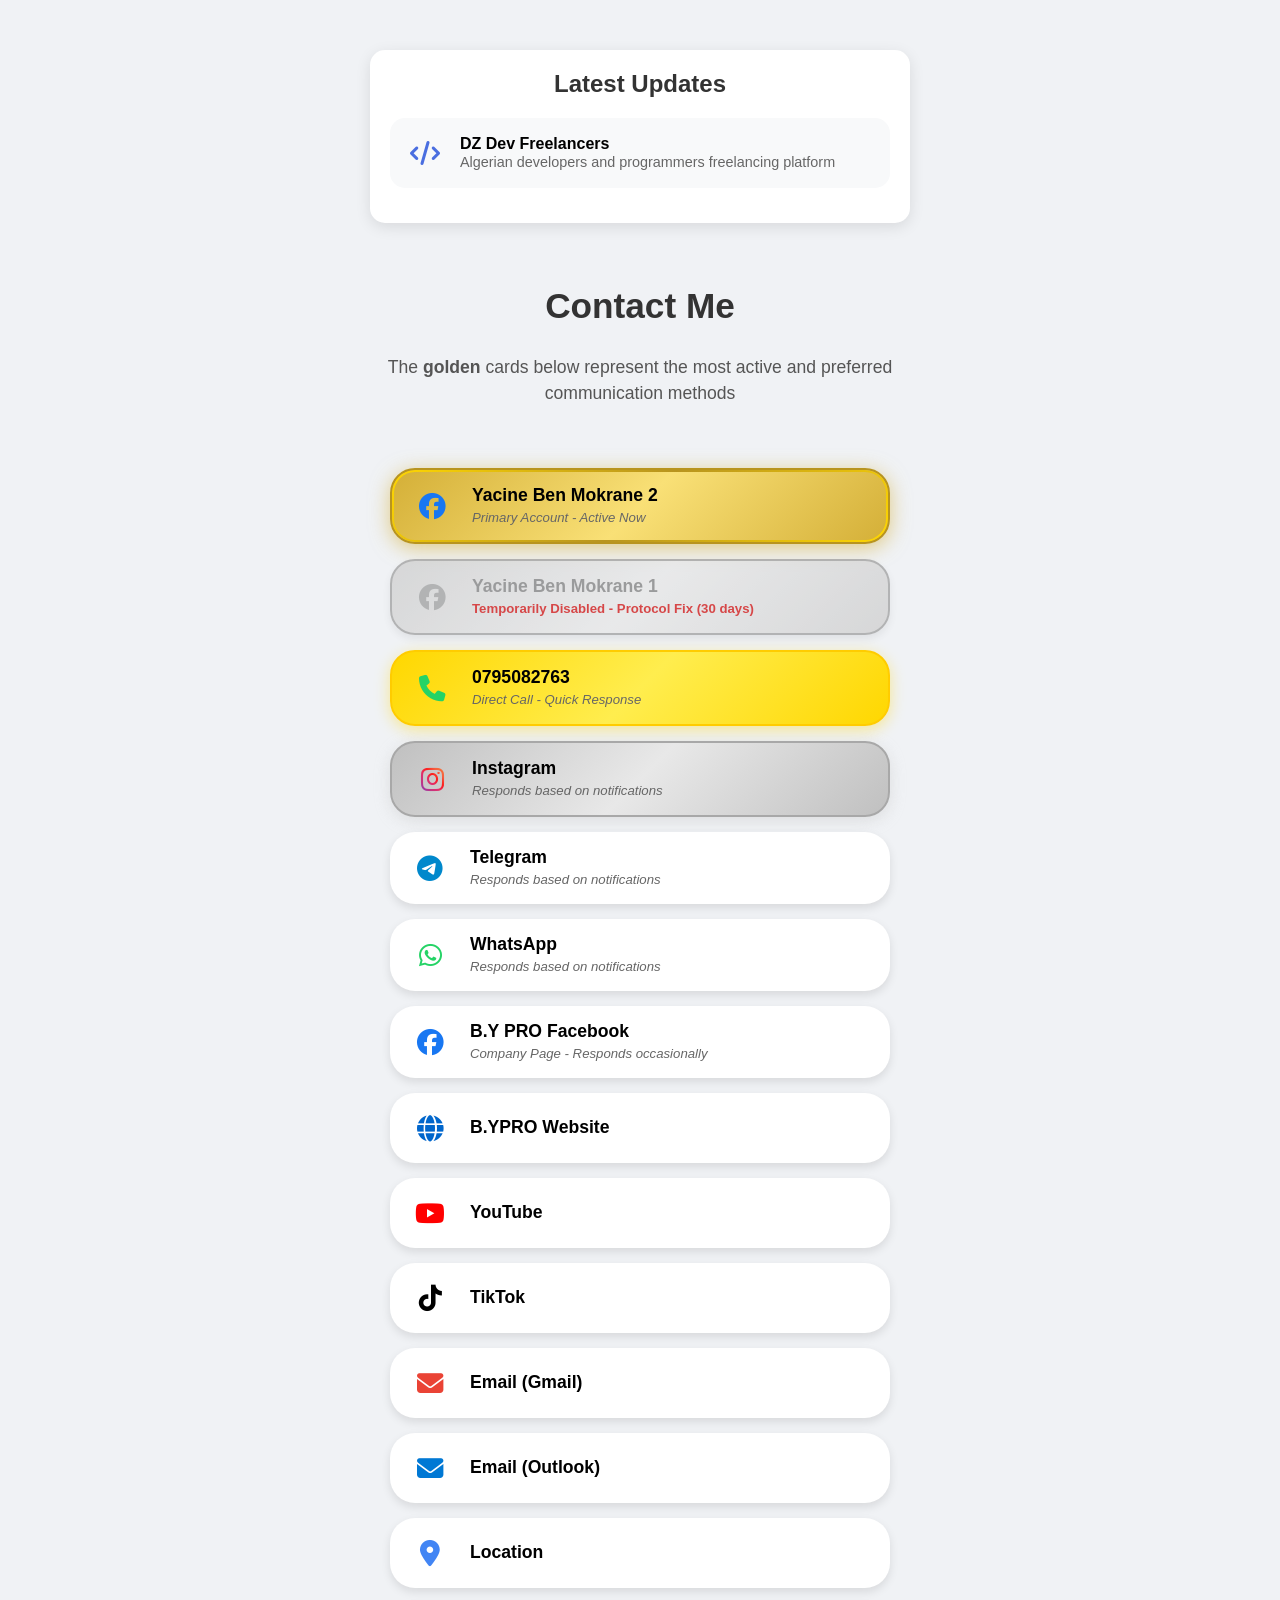
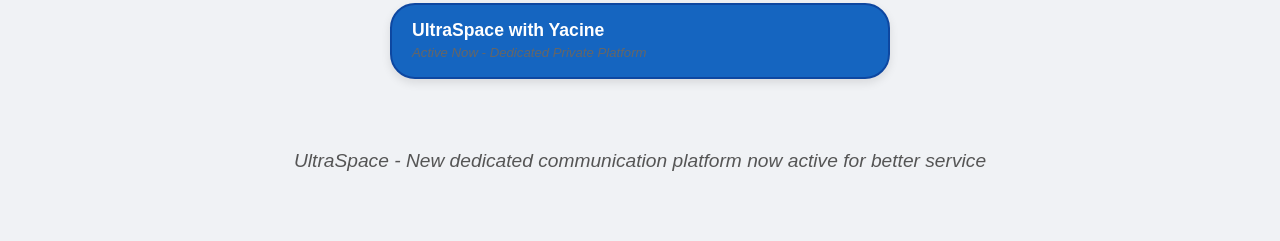
==== commit 5b0f4b9e: "Update communication.html" ====
--- a/communication.html
+++ b/communication.html
@@ -179,9 +179,109 @@
         .coming-soon img {
             filter: brightness(0) invert(1);
         }
+
+        /* Advertisement Section Styles */
+        .ad-section {
+            width: 100%;
+            max-width: 500px;
+            margin-bottom: 40px;
+            padding: 20px;
+            background: #fff;
+            border-radius: 15px;
+            box-shadow: 0 4px 15px rgba(0,0,0,0.1);
+        }
+
+        .ad-section h2 {
+            text-align: center;
+            margin-top: 0;
+            color: #333;
+            font-size: 1.5em;
+        }
+
+        .ad-item {
+            display: flex;
+            align-items: center;
+            margin: 15px 0;
+            padding: 15px;
+            background: #f8f9fa;
+            border-radius: 15px;
+            cursor: pointer;
+            transition: 0.3s;
+        }
+
+        .ad-item:hover {
+            background: #e9ecef;
+            transform: translateY(-2px);
+            box-shadow: 0 4px 10px rgba(0,0,0,0.1);
+        }
+
+        .ad-item i {
+            width: 40px;
+            height: 40px;
+            display: flex;
+            align-items: center;
+            justify-content: center;
+            margin-right: 15px;
+            font-size: 1.5em;
+            color: #4a6ee0;
+        }
+
+        .ad-description {
+            font-size: 0.9em;
+            color: #666;
+            margin-top: 5px;
+        }
+
+        /* Disabled account style */
+        .disabled-account {
+            background: linear-gradient(135deg, #cccccc, #e6e6e6, #cccccc);
+            border: 2px solid #999999;
+            color: #777;
+            position: relative;
+            cursor: not-allowed;
+            opacity: 0.7;
+        }
+
+        .disabled-account:hover {
+            transform: none;
+            box-shadow: 0 4px 10px rgba(0,0,0,0.1);
+            background: linear-gradient(135deg, #cccccc, #e6e6e6, #cccccc);
+        }
+
+        .disabled-account i {
+            color: #999;
+        }
+
+        .warning-note {
+            font-size: 0.75em;
+            color: #cc0000;
+            margin-top: 3px;
+            font-weight: bold;
+        }
+
+        /* UltraSpace logo fix */
+        .ultraspace-logo {
+            background-color: white;
+            border-radius: 8px;
+            padding: 5px;
+        }
     </style>
 </head>
 <body>
+
+<!-- Advertisement Section -->
+<div class="ad-section">
+    <h2>Latest Updates</h2>
+    
+    <!-- DZ Dev Freelancers -->
+    <div class="ad-item" onclick="window.open('https://dz-dev-freelancers.kesug.com/','_blank')">
+        <i class="fas fa-code"></i>
+        <div>
+            <strong>DZ Dev Freelancers</strong><br>
+            <span class="ad-description">Algerian developers and programmers freelancing platform</span>
+        </div>
+    </div>
+</div>
 
 <h1>Contact Me</h1>
 <p class="explanation-text">
@@ -198,12 +298,12 @@
         </div>
     </li>
 
-    <!-- Golden Card - Yacine ben mokrane 1 Facebook -->
-    <li class="link-item golden-card" onclick="window.open('https://www.facebook.com/yacine.benmokrane.52','_blank')">
+    <!-- Disabled Account - Yacine ben mokrane 1 Facebook -->
+    <li class="link-item disabled-account">
         <i class="fab fa-facebook"></i>
         <div>
             <strong>Yacine Ben Mokrane 1</strong><br>
-            <span class="response-note">Recovered Account - Active Now</span>
+            <span class="warning-note">Temporarily Disabled - Protocol Fix (30 days)</span>
         </div>
     </li>
 
@@ -296,19 +396,35 @@
         </div>
     </li>
 
-    <!-- Coming Soon - UltraSpace Platform -->
-    <li class="link-item coming-soon">
-        <img src="https://raw.githubusercontent.com/Yacine2007/UltraSpace/refs/heads/main/logo/favicon.png" alt="UltraSpace">
+    <!-- UltraSpace Platform -->
+    <li class="link-item coming-soon" onclick="window.open('https://ultraspace.wuaze.com','_blank')">
+        <img class="ultraspace-logo" src="https://yacine2007.github.io/UltraSpace/BYUS/UltraSpace.png" alt="UltraSpace" onerror="this.style.display='none'">
         <div>
             <strong>UltraSpace with Yacine</strong><br>
-            <span class="response-note">Coming Soon - Dedicated Private Platform</span>
+            <span class="response-note">Active Now - Dedicated Private Platform</span>
         </div>
     </li>
 </ul>
 
 <p class="contact-text">
-    <em>UltraSpace - New dedicated communication platform coming soon for better service</em>
+    <em>UltraSpace - New dedicated communication platform now active for better service</em>
 </p>
+
+<script>
+    // Fallback for UltraSpace logo if it fails to load
+    document.addEventListener('DOMContentLoaded', function() {
+        const ultraspaceImg = document.querySelector('.ultraspace-logo');
+        if (ultraspaceImg) {
+            ultraspaceImg.onerror = function() {
+                // Replace with a placeholder icon if image fails to load
+                const parent = this.parentElement;
+                const icon = document.createElement('i');
+                icon.className = 'fas fa-rocket';
+                parent.replaceChild(icon, this);
+            };
+        }
+    });
+</script>
 
 </body>
 </html>
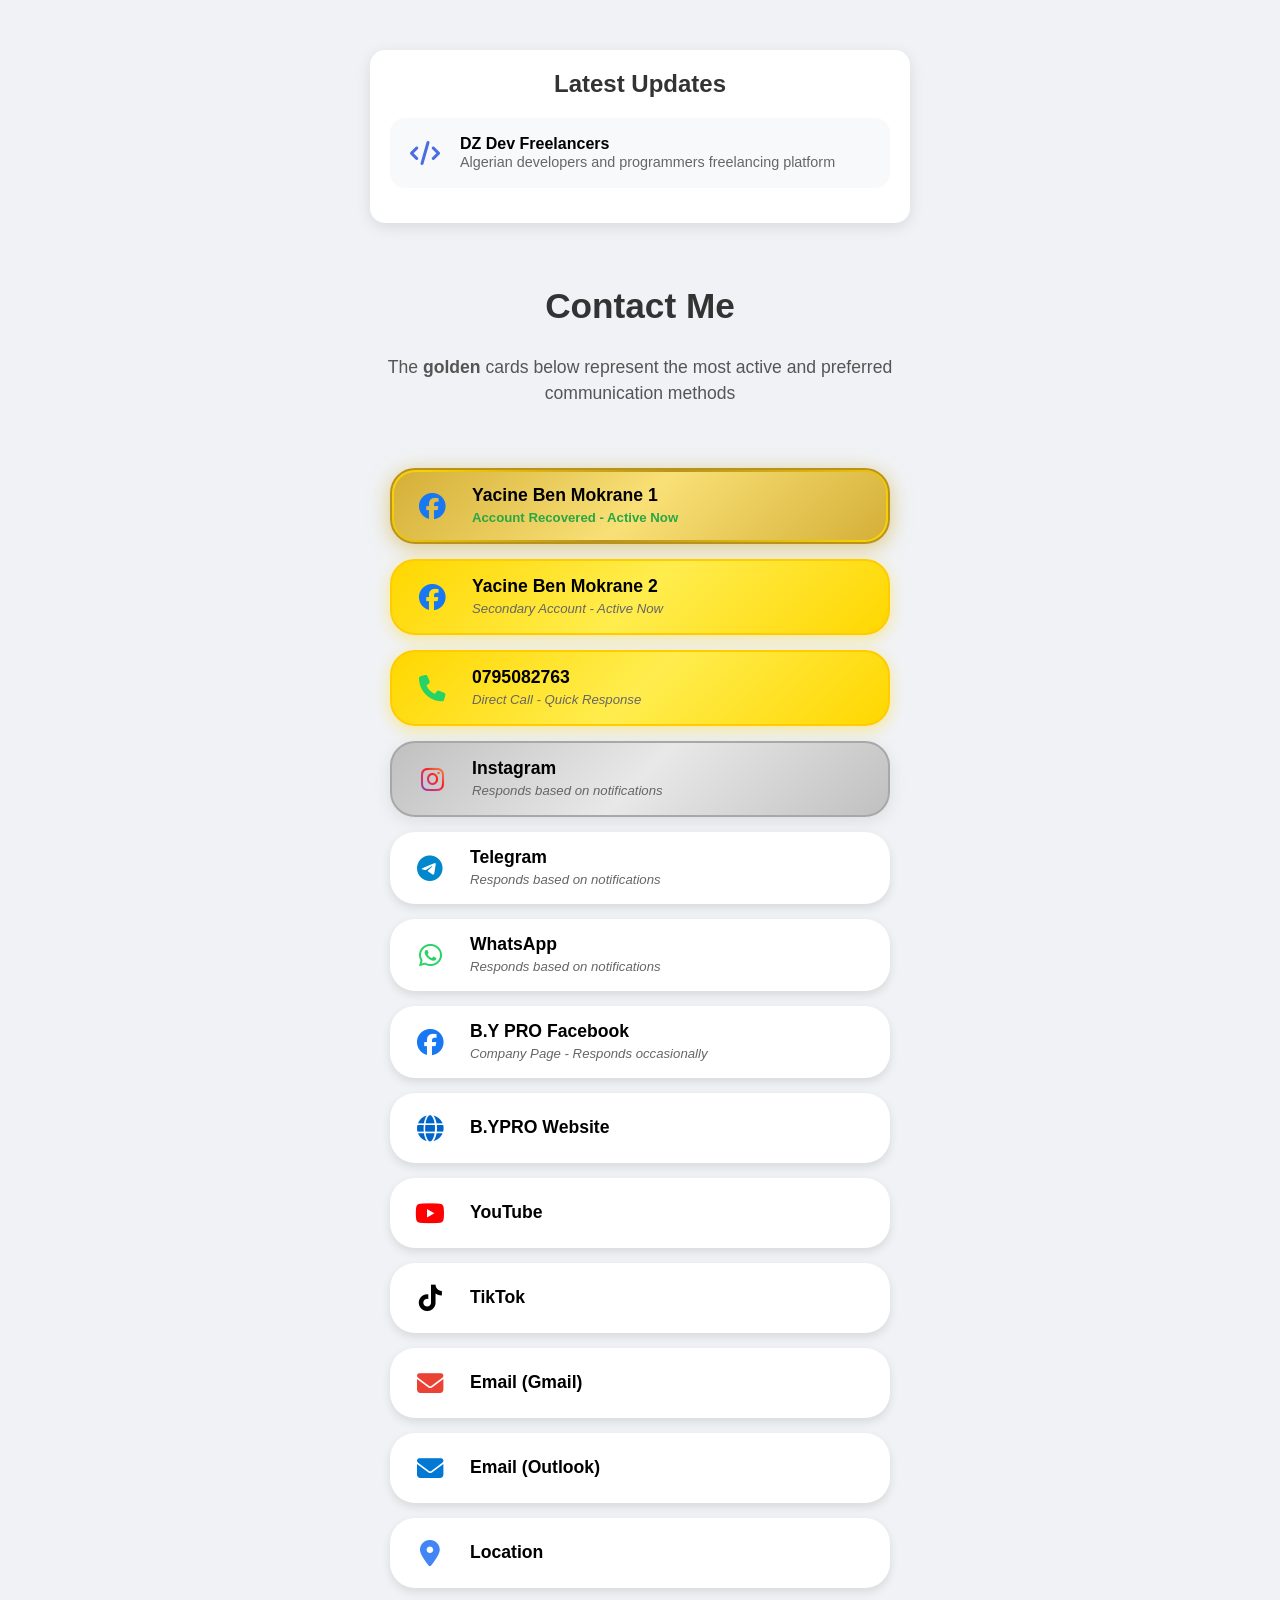
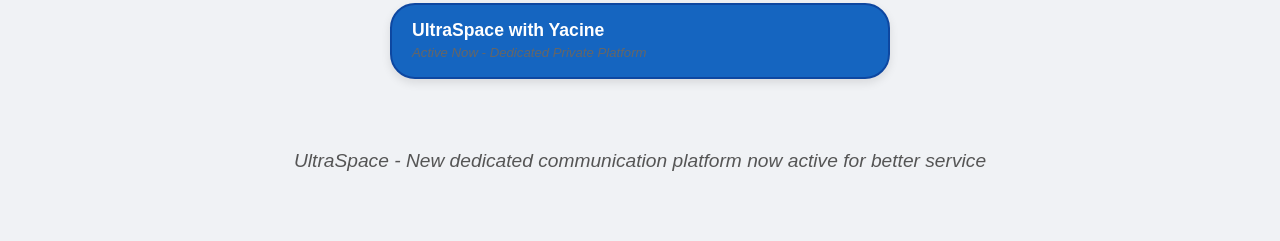
==== commit 7345f100: "Update communication.html" ====
--- a/communication.html
+++ b/communication.html
@@ -232,29 +232,10 @@
             margin-top: 5px;
         }
 
-        /* Disabled account style */
-        .disabled-account {
-            background: linear-gradient(135deg, #cccccc, #e6e6e6, #cccccc);
-            border: 2px solid #999999;
-            color: #777;
-            position: relative;
-            cursor: not-allowed;
-            opacity: 0.7;
-        }
-
-        .disabled-account:hover {
-            transform: none;
-            box-shadow: 0 4px 10px rgba(0,0,0,0.1);
-            background: linear-gradient(135deg, #cccccc, #e6e6e6, #cccccc);
-        }
-
-        .disabled-account i {
-            color: #999;
-        }
-
-        .warning-note {
+        /* Success note for recovered account */
+        .success-note {
             font-size: 0.75em;
-            color: #cc0000;
+            color: #28a745;
             margin-top: 3px;
             font-weight: bold;
         }
@@ -289,21 +270,21 @@
 </p>
 
 <ul class="link-list">
-    <!-- Royal Golden Card - Yacine ben mokrane 2 Facebook -->
-    <li class="link-item royal-golden" onclick="window.open('https://www.facebook.com/yacineben2007','_blank')">
+    <!-- Royal Golden Card - Yacine ben mokrane 1 Facebook (Recovered) -->
+    <li class="link-item royal-golden" onclick="window.open('https://www.facebook.com/yacine.benmokrane.52','_blank')">
         <i class="fab fa-facebook"></i>
         <div>
+            <strong>Yacine Ben Mokrane 1</strong><br>
+            <span class="success-note">Account Recovered - Active Now</span>
+        </div>
+    </li>
+
+    <!-- Golden Card - Yacine ben mokrane 2 Facebook -->
+    <li class="link-item golden-card" onclick="window.open('https://www.facebook.com/yacineben2007','_blank')">
+        <i class="fab fa-facebook"></i>
+        <div>
             <strong>Yacine Ben Mokrane 2</strong><br>
-            <span class="response-note">Primary Account - Active Now</span>
-        </div>
-    </li>
-
-    <!-- Disabled Account - Yacine ben mokrane 1 Facebook -->
-    <li class="link-item disabled-account">
-        <i class="fab fa-facebook"></i>
-        <div>
-            <strong>Yacine Ben Mokrane 1</strong><br>
-            <span class="warning-note">Temporarily Disabled - Protocol Fix (30 days)</span>
+            <span class="response-note">Secondary Account - Active Now</span>
         </div>
     </li>
 
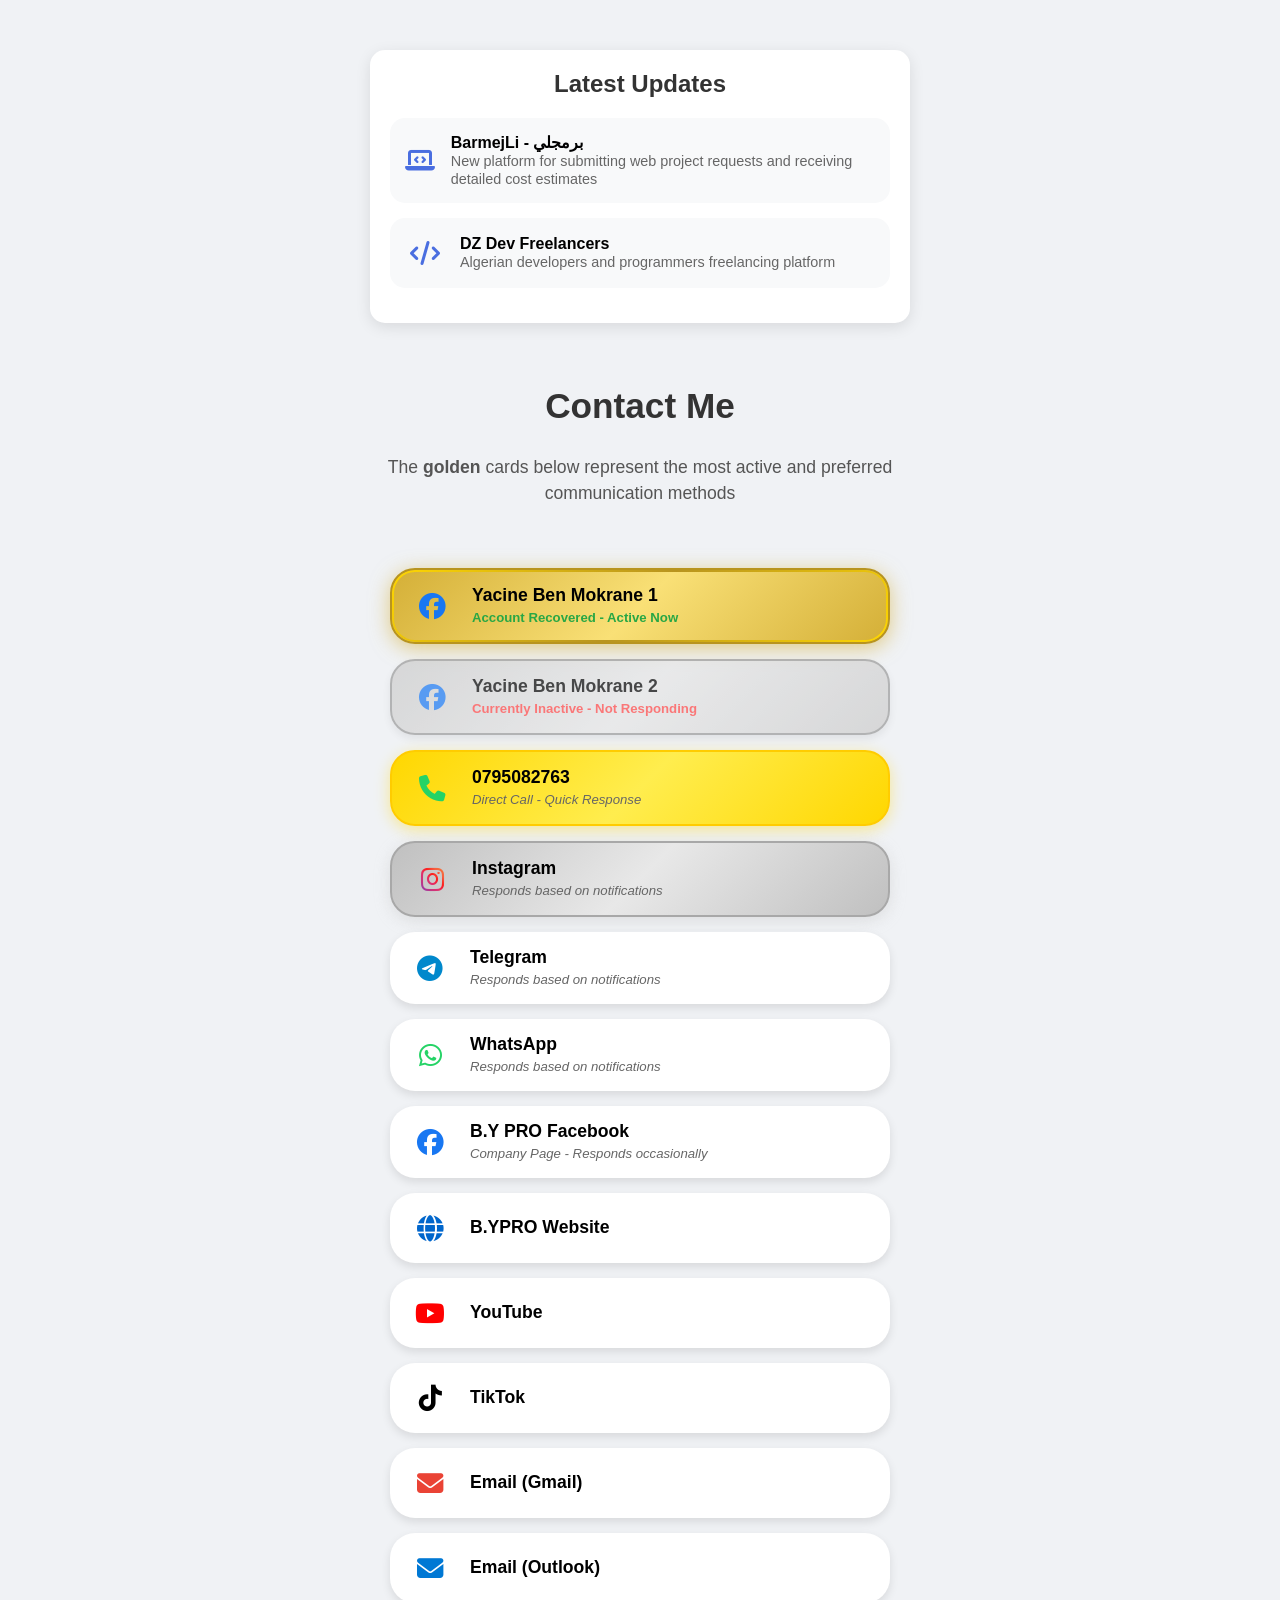
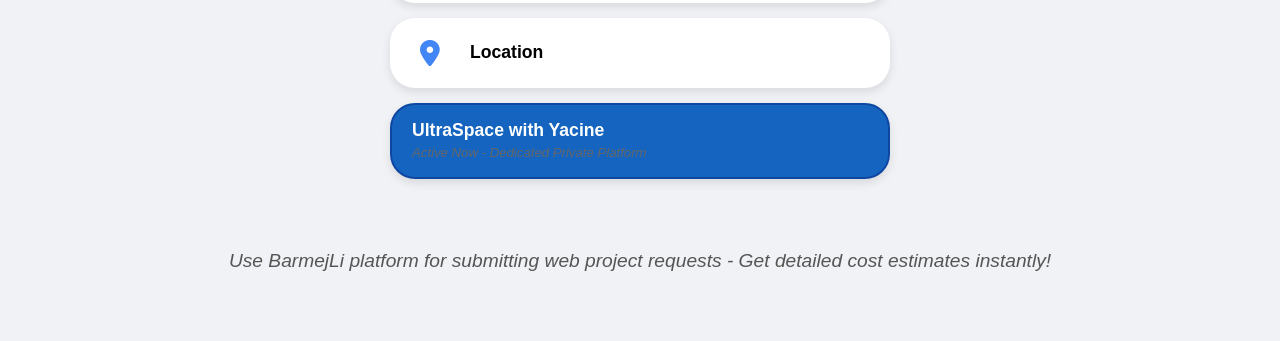
==== commit f5801d33: "Update communication.html" ====
--- a/communication.html
+++ b/communication.html
@@ -246,6 +246,27 @@
             border-radius: 8px;
             padding: 5px;
         }
+        
+        /* Inactive account style */
+        .inactive-account {
+            opacity: 0.7;
+            background: linear-gradient(135deg, #cccccc, #e6e6e6, #cccccc);
+            border: 2px solid #999999;
+            position: relative;
+        }
+        
+        .inactive-account:hover {
+            opacity: 0.8;
+            transform: translateY(-1px);
+            box-shadow: 0 4px 10px rgba(153, 153, 153, 0.4);
+        }
+        
+        .inactive-note {
+            font-size: 0.75em;
+            color: #ff4444;
+            margin-top: 3px;
+            font-weight: bold;
+        }
     </style>
 </head>
 <body>
@@ -254,6 +275,15 @@
 <div class="ad-section">
     <h2>Latest Updates</h2>
     
+    <!-- BarmejLi Platform -->
+    <div class="ad-item" onclick="window.open('https://barmejli.kesug.com/','_blank')">
+        <i class="fas fa-laptop-code"></i>
+        <div>
+            <strong>BarmejLi - برمجلي</strong><br>
+            <span class="ad-description">New platform for submitting web project requests and receiving detailed cost estimates</span>
+        </div>
+    </div>
+    
     <!-- DZ Dev Freelancers -->
     <div class="ad-item" onclick="window.open('https://dz-dev-freelancers.kesug.com/','_blank')">
         <i class="fas fa-code"></i>
@@ -271,7 +301,7 @@
 
 <ul class="link-list">
     <!-- Royal Golden Card - Yacine ben mokrane 1 Facebook (Recovered) -->
-    <li class="link-item royal-golden" onclick="window.open('https://www.facebook.com/yacine.benmokrane.52','_blank')">
+    <li class="link-item royal-golden" onclick="window.open('https://www.facebook.com/profile.php?id=61580260328404','_blank')">
         <i class="fab fa-facebook"></i>
         <div>
             <strong>Yacine Ben Mokrane 1</strong><br>
@@ -279,12 +309,12 @@
         </div>
     </li>
 
-    <!-- Golden Card - Yacine ben mokrane 2 Facebook -->
-    <li class="link-item golden-card" onclick="window.open('https://www.facebook.com/yacineben2007','_blank')">
+    <!-- Inactive Account - Yacine ben mokrane 2 Facebook -->
+    <li class="link-item inactive-account" onclick="window.open('https://www.facebook.com/yacineben2007','_blank')">
         <i class="fab fa-facebook"></i>
         <div>
             <strong>Yacine Ben Mokrane 2</strong><br>
-            <span class="response-note">Secondary Account - Active Now</span>
+            <span class="inactive-note">Currently Inactive - Not Responding</span>
         </div>
     </li>
 
@@ -388,7 +418,7 @@
 </ul>
 
 <p class="contact-text">
-    <em>UltraSpace - New dedicated communication platform now active for better service</em>
+    <em>Use BarmejLi platform for submitting web project requests - Get detailed cost estimates instantly!</em>
 </p>
 
 <script>
